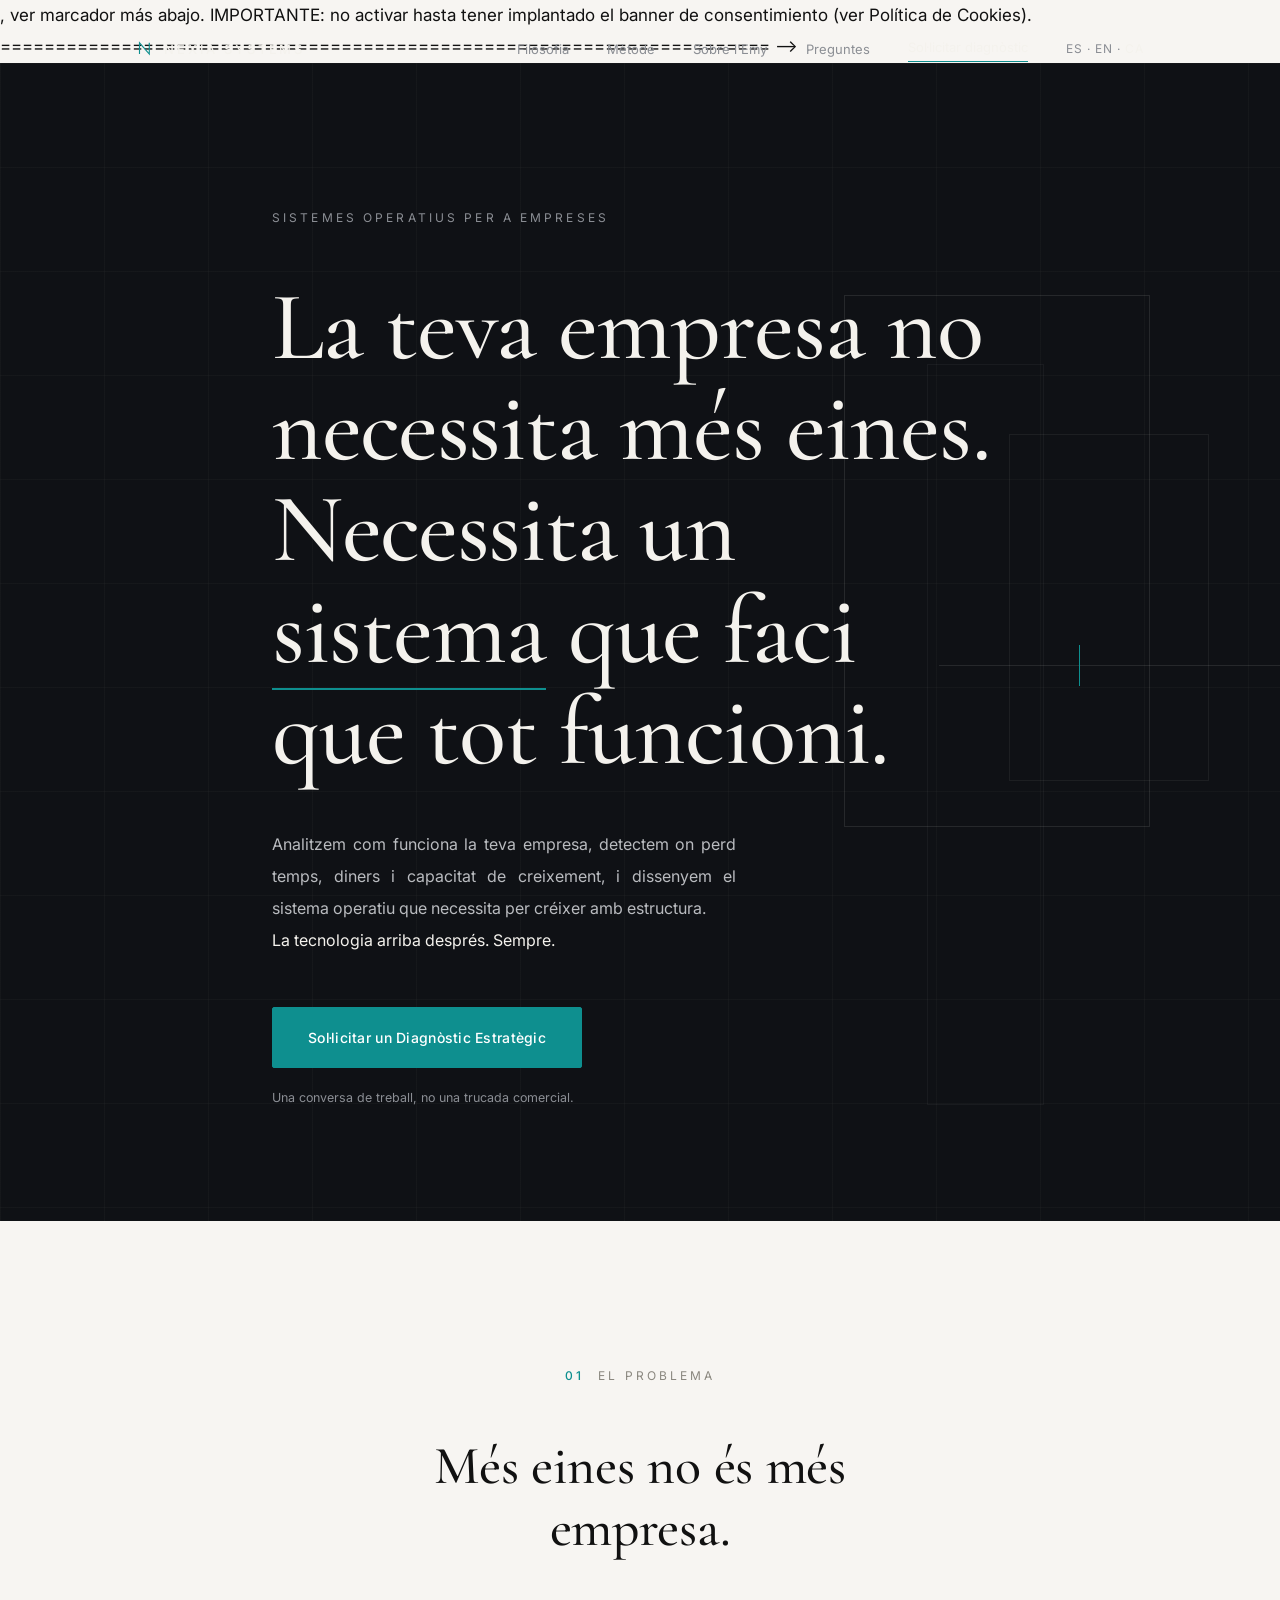
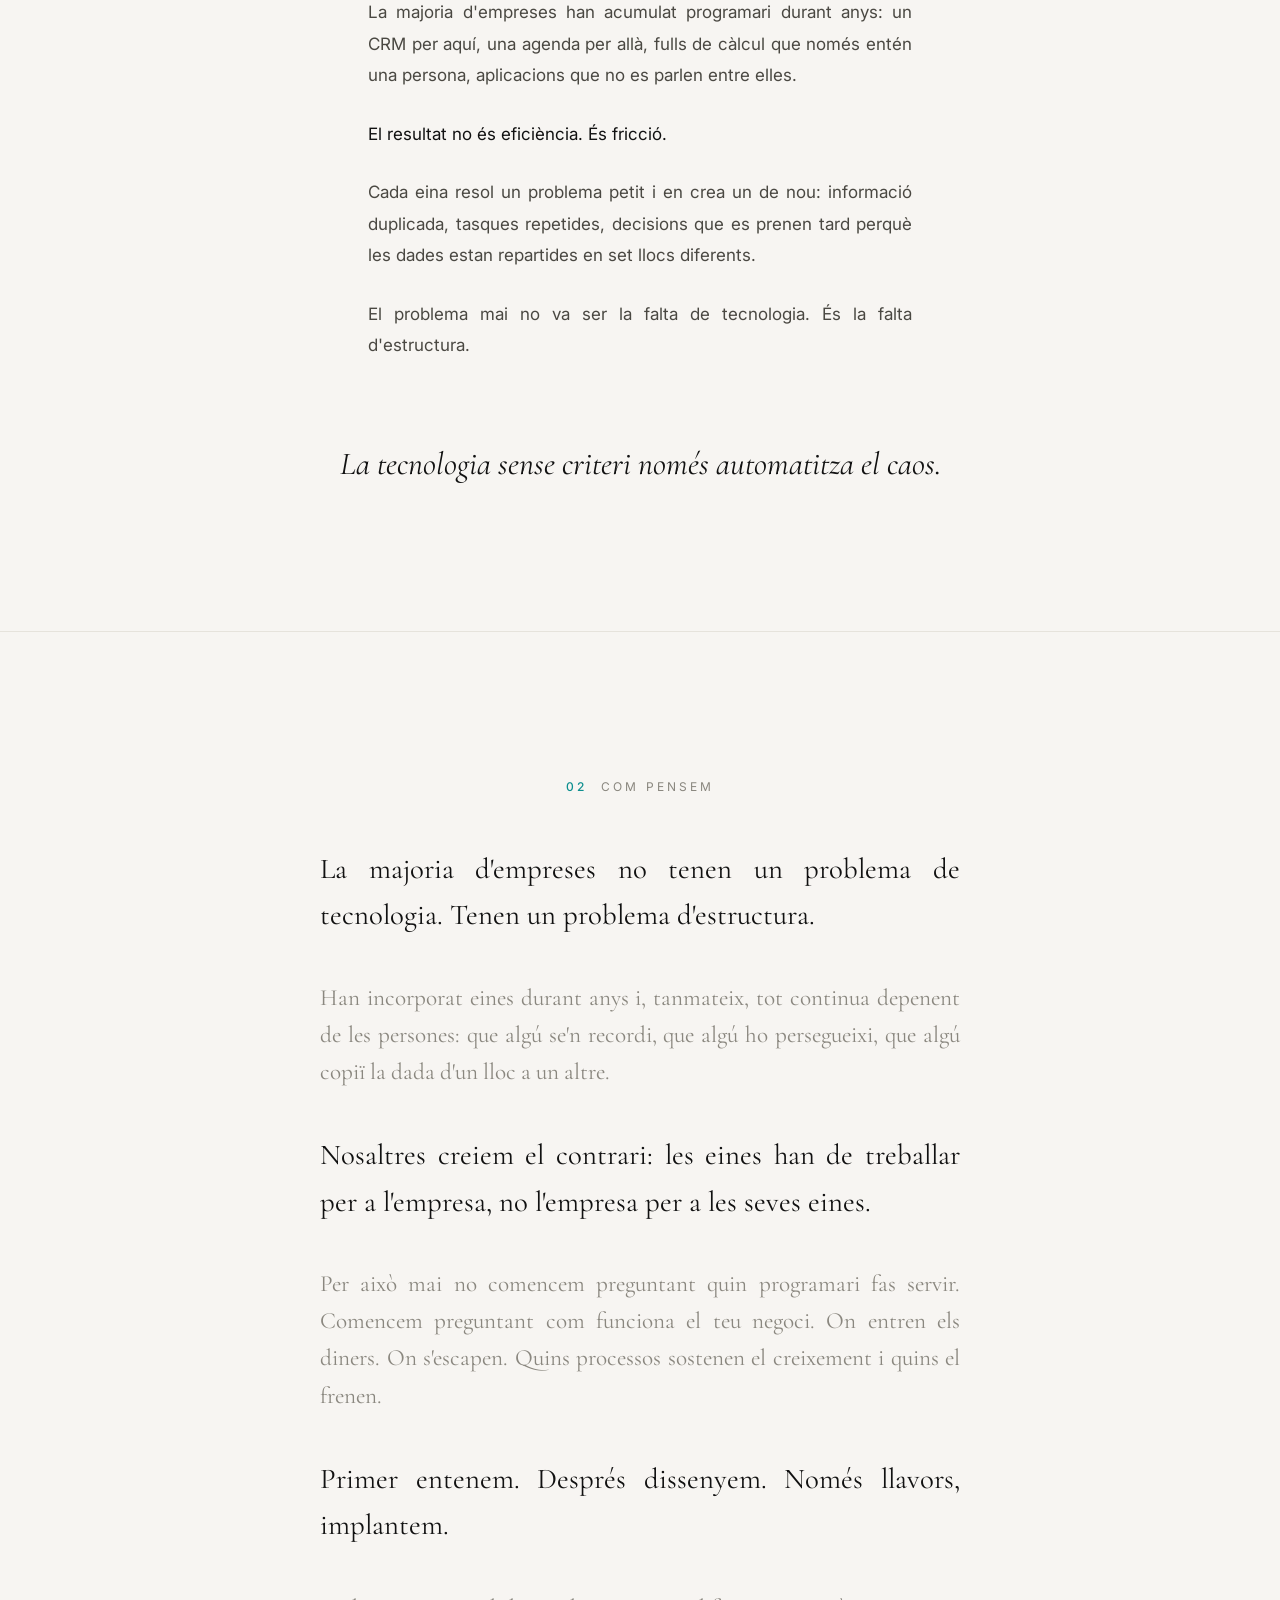
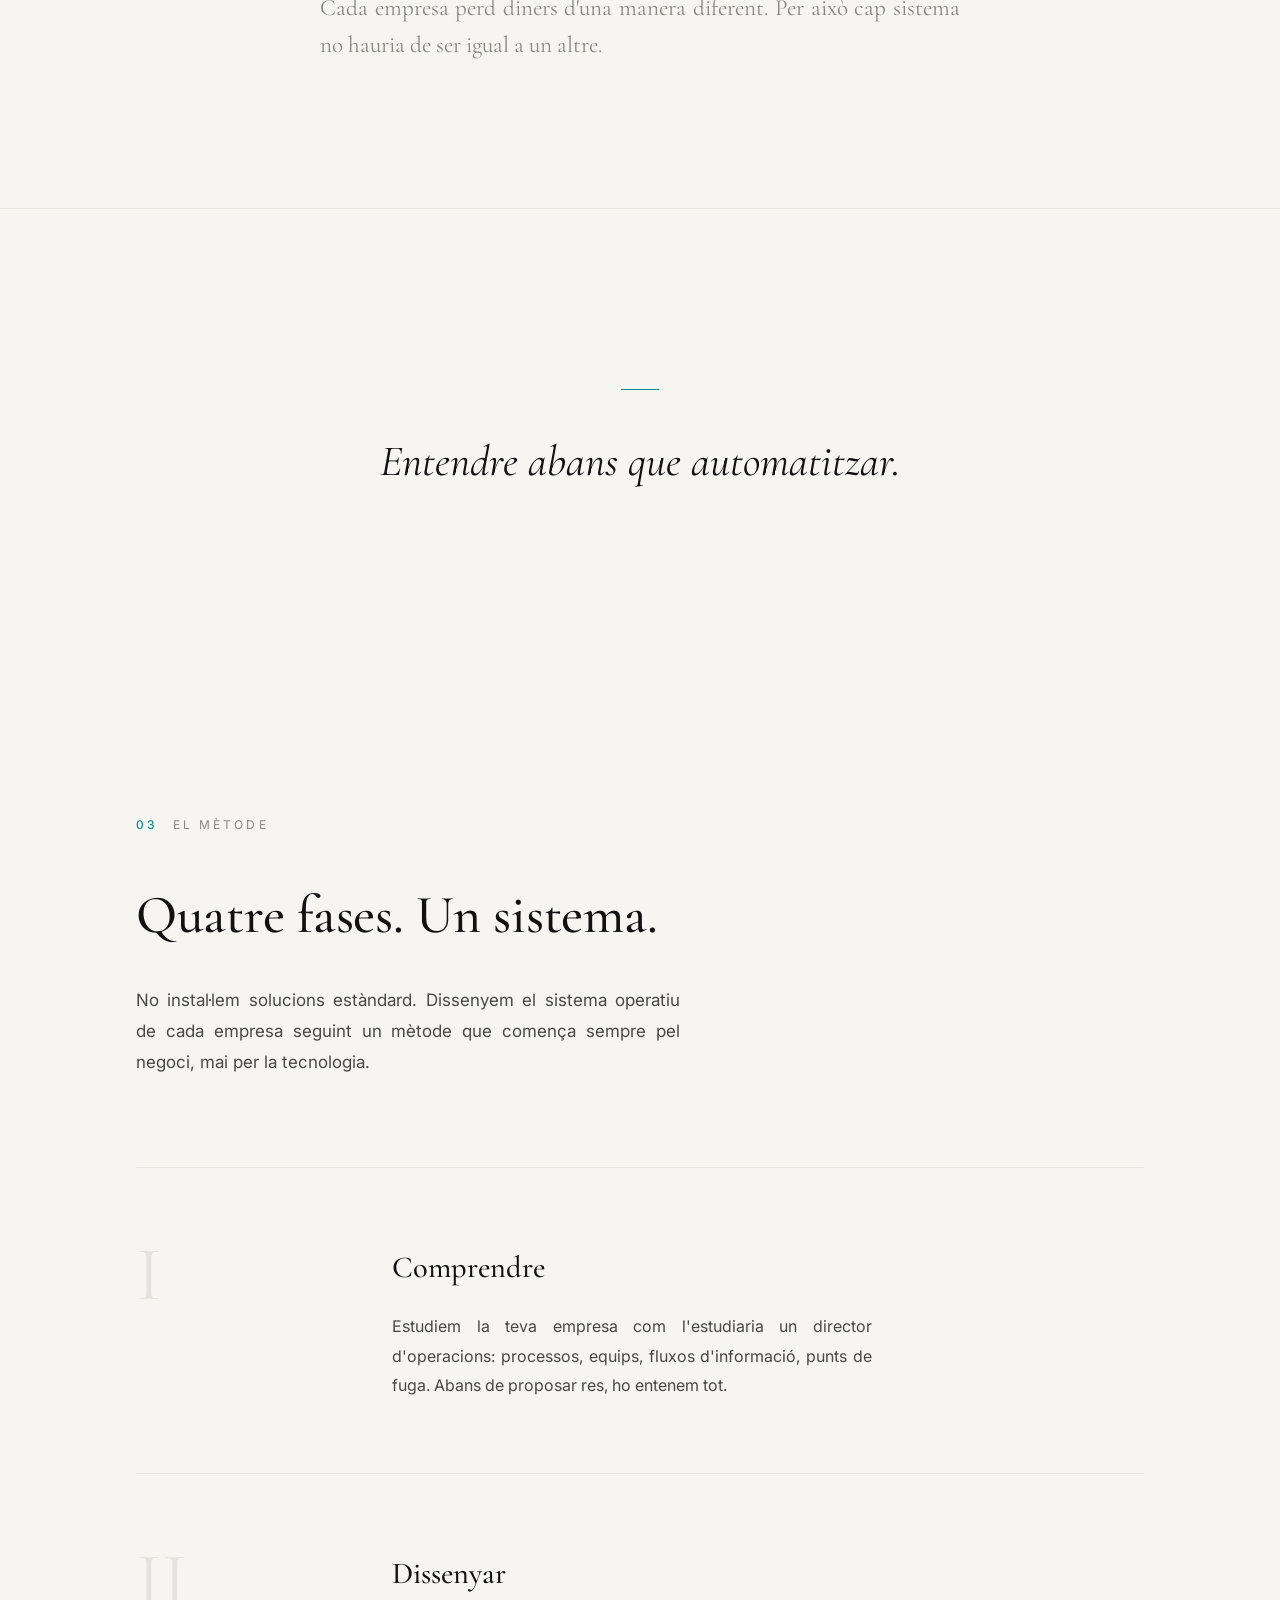
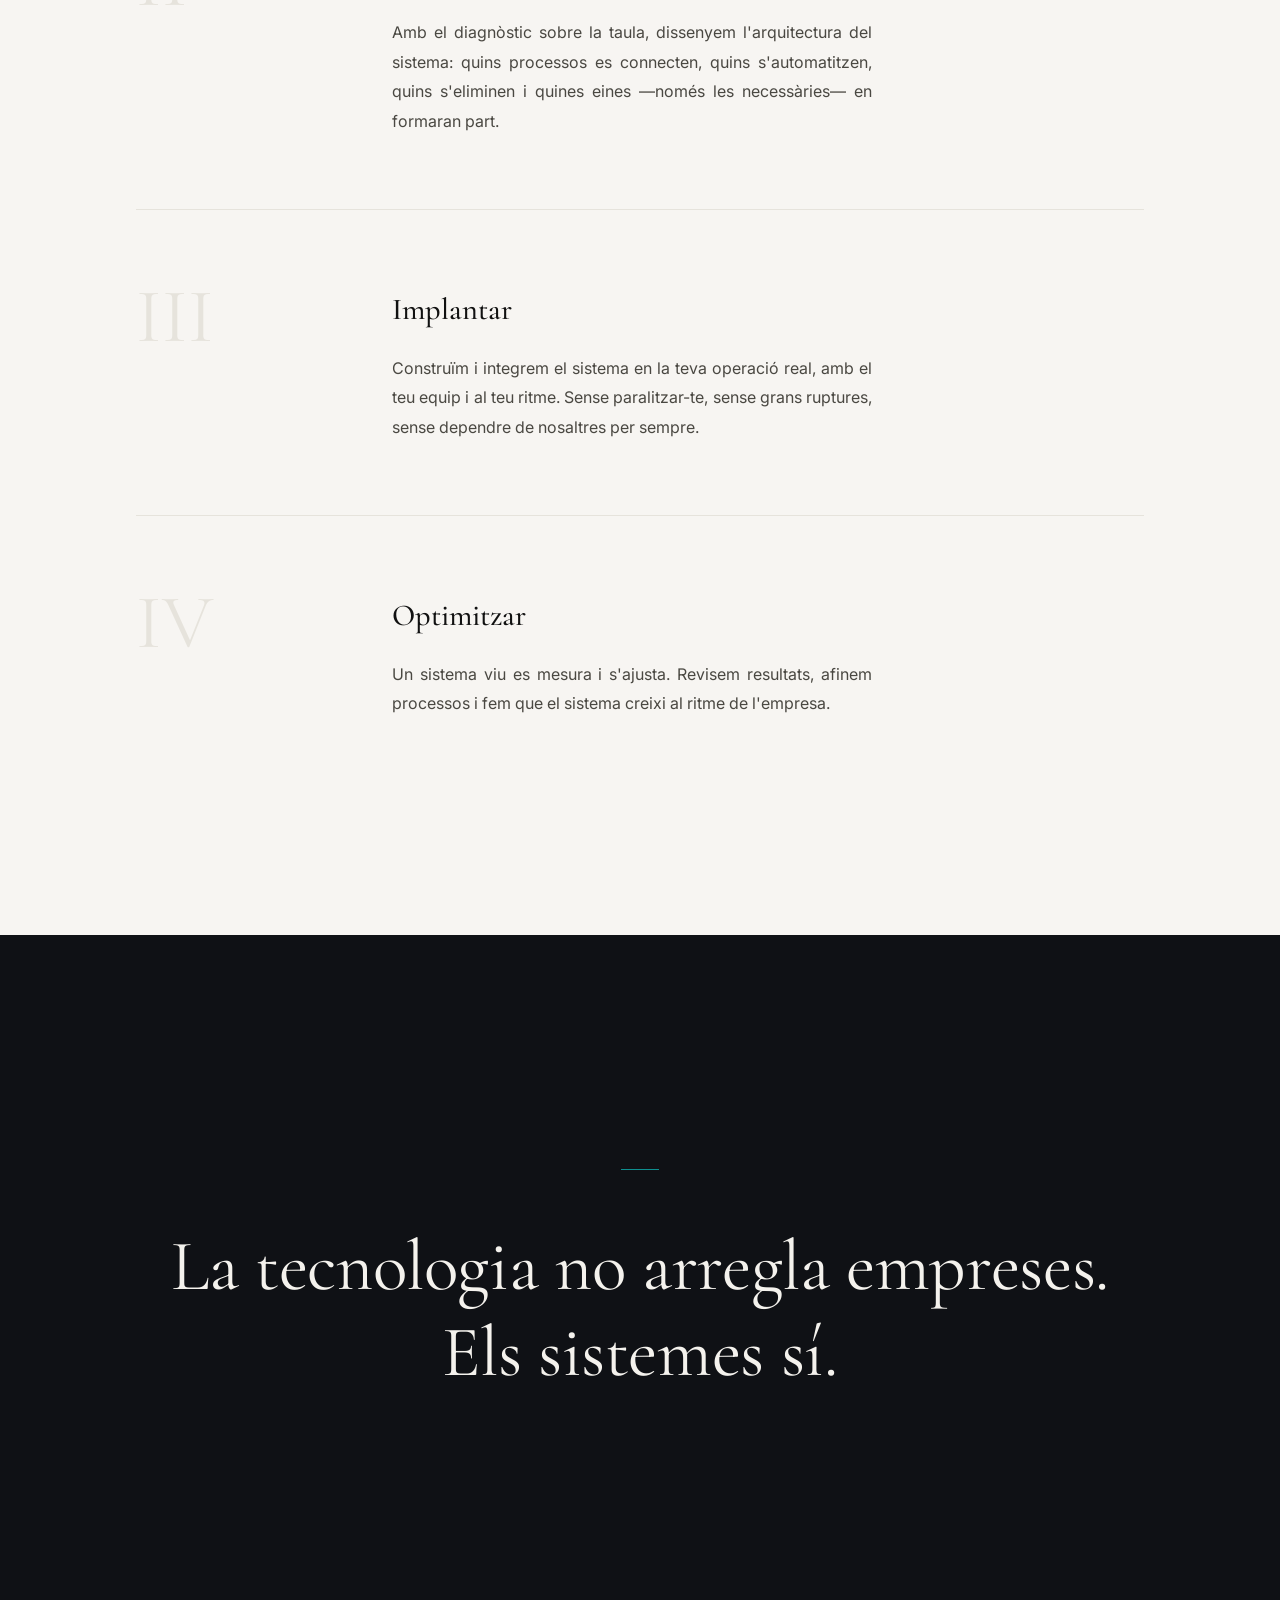
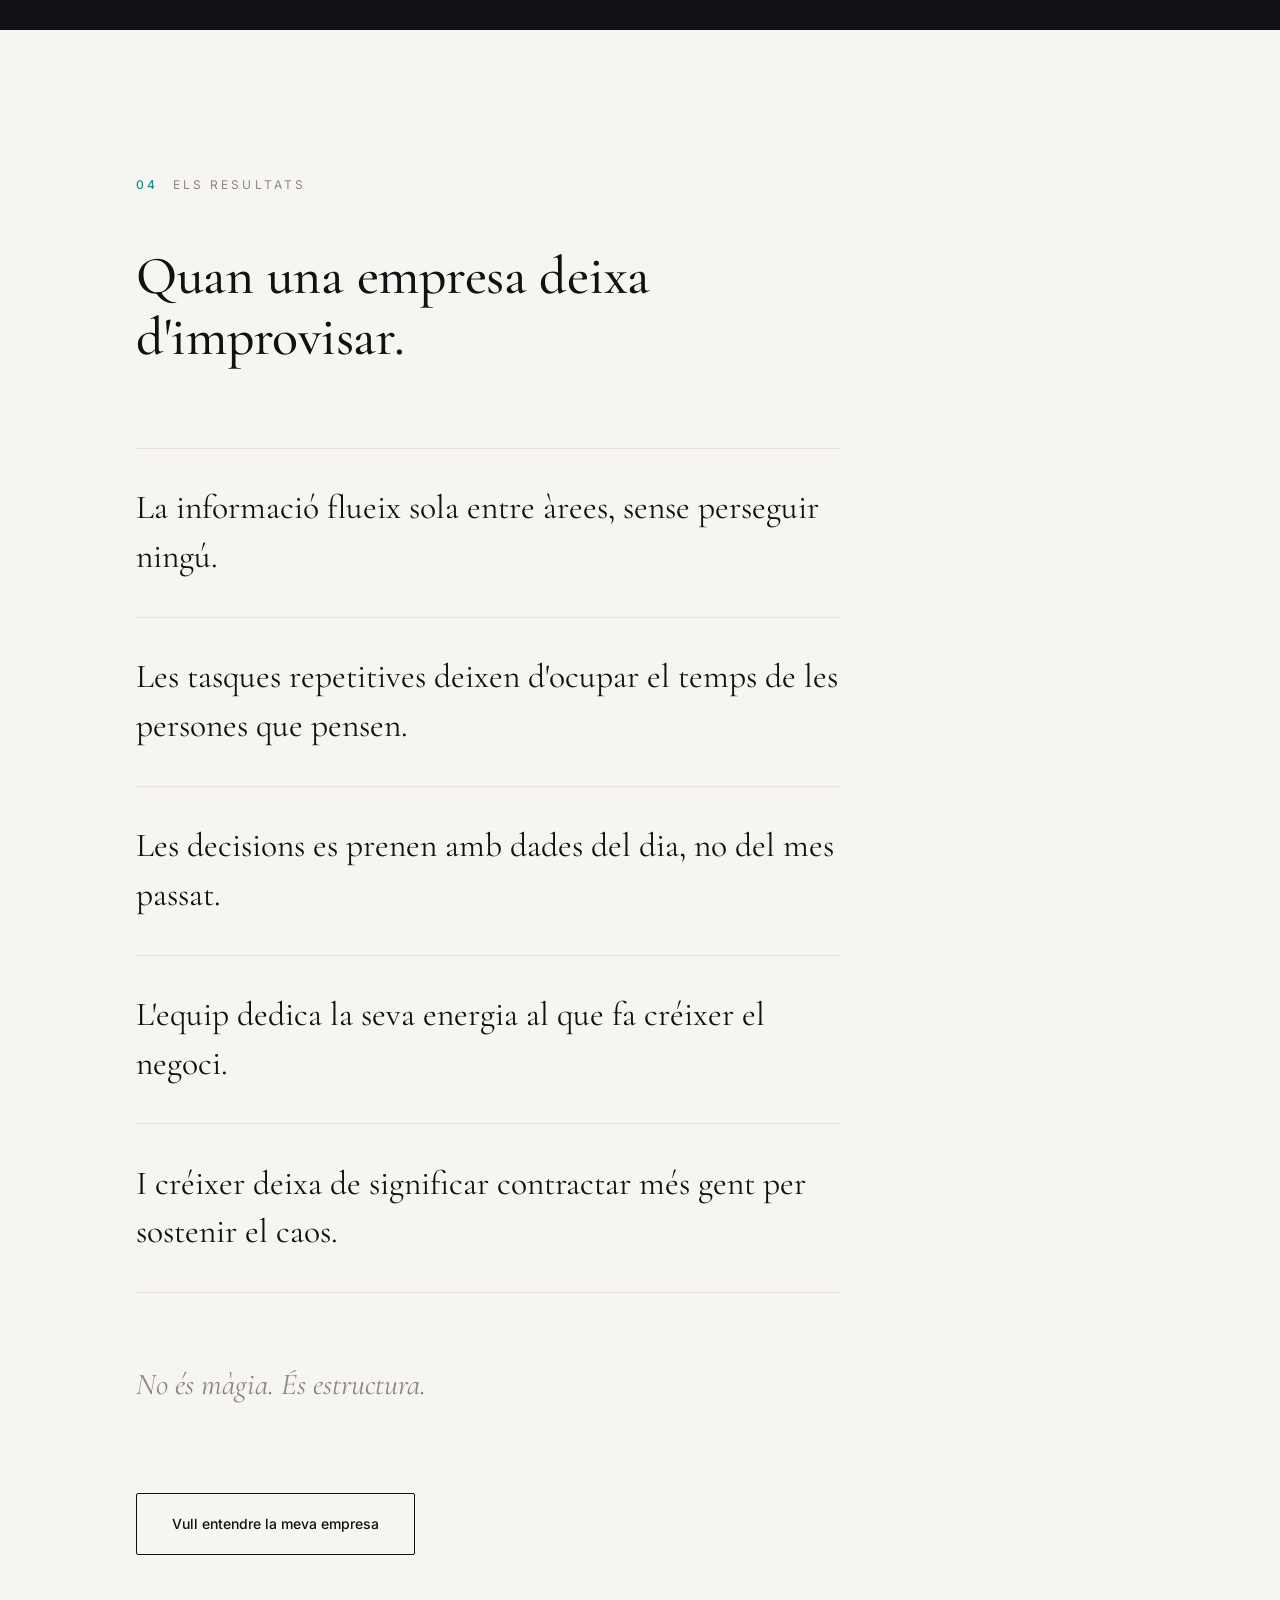
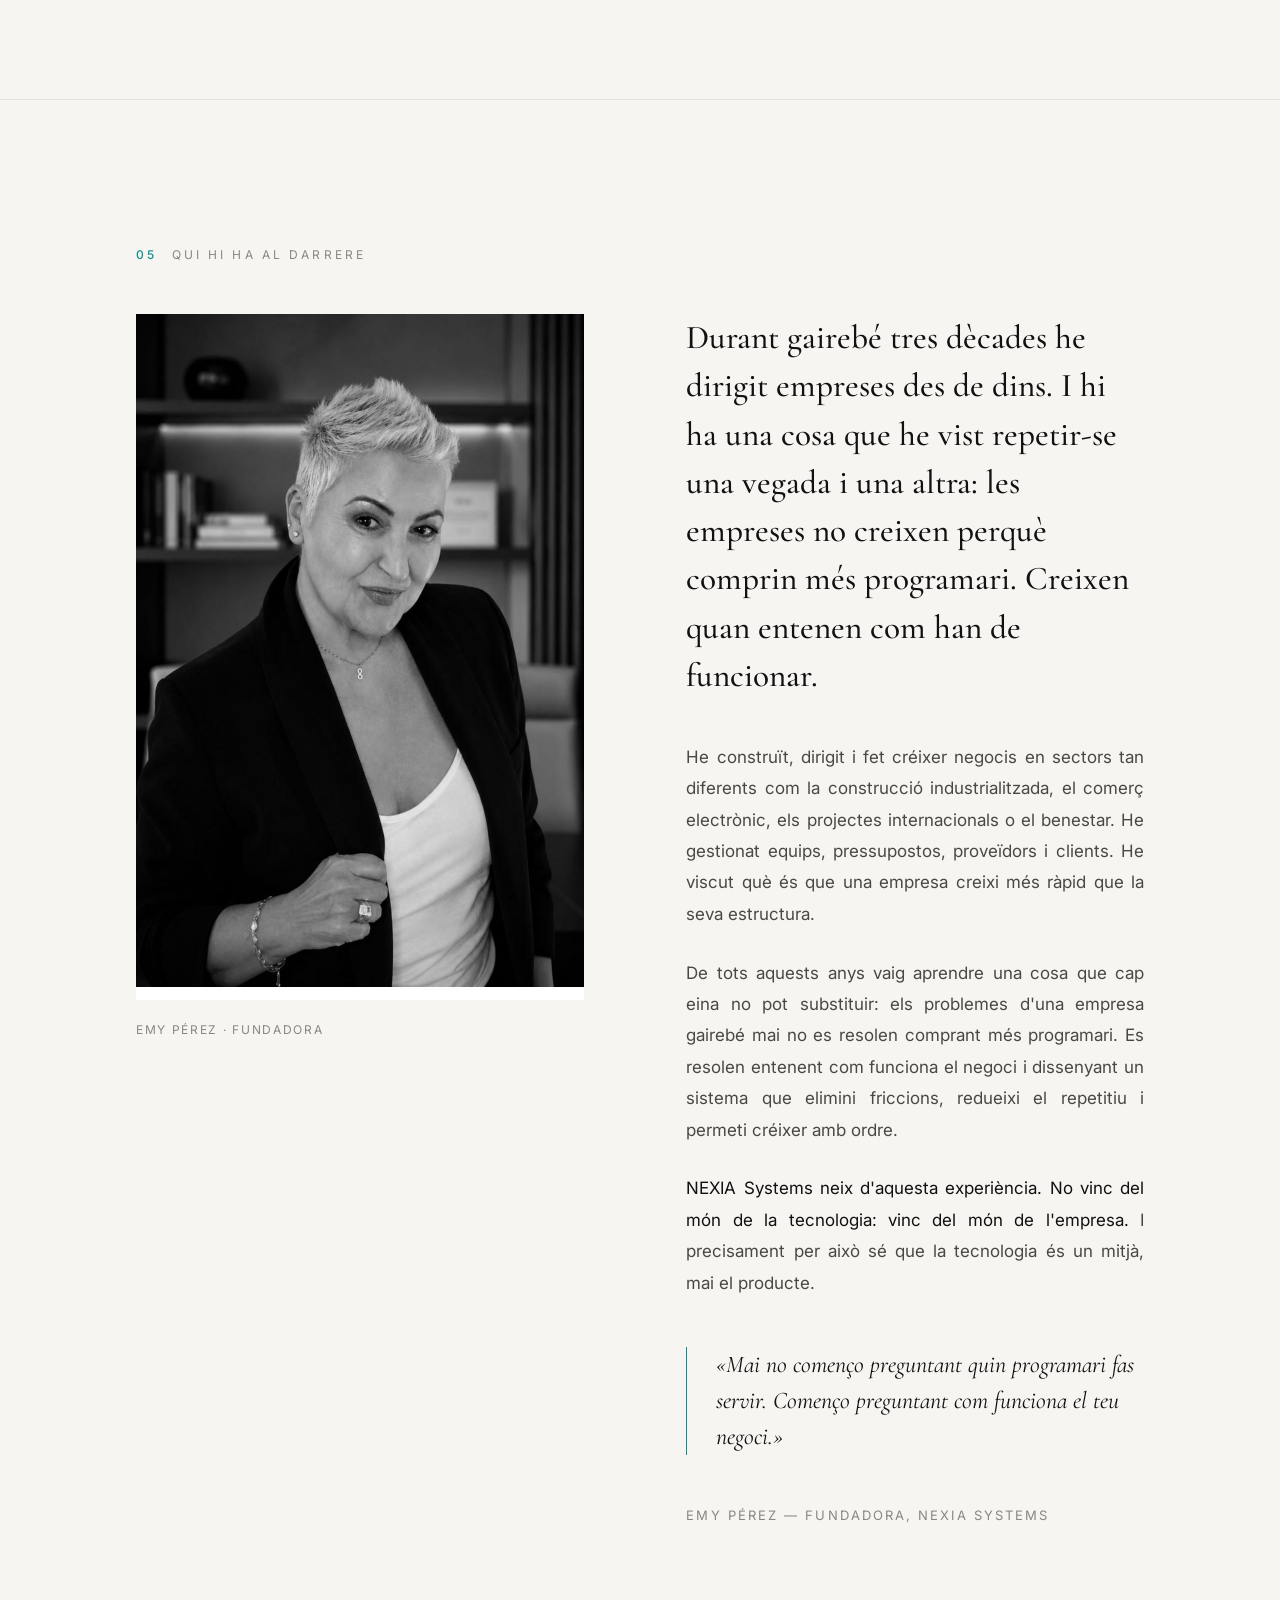
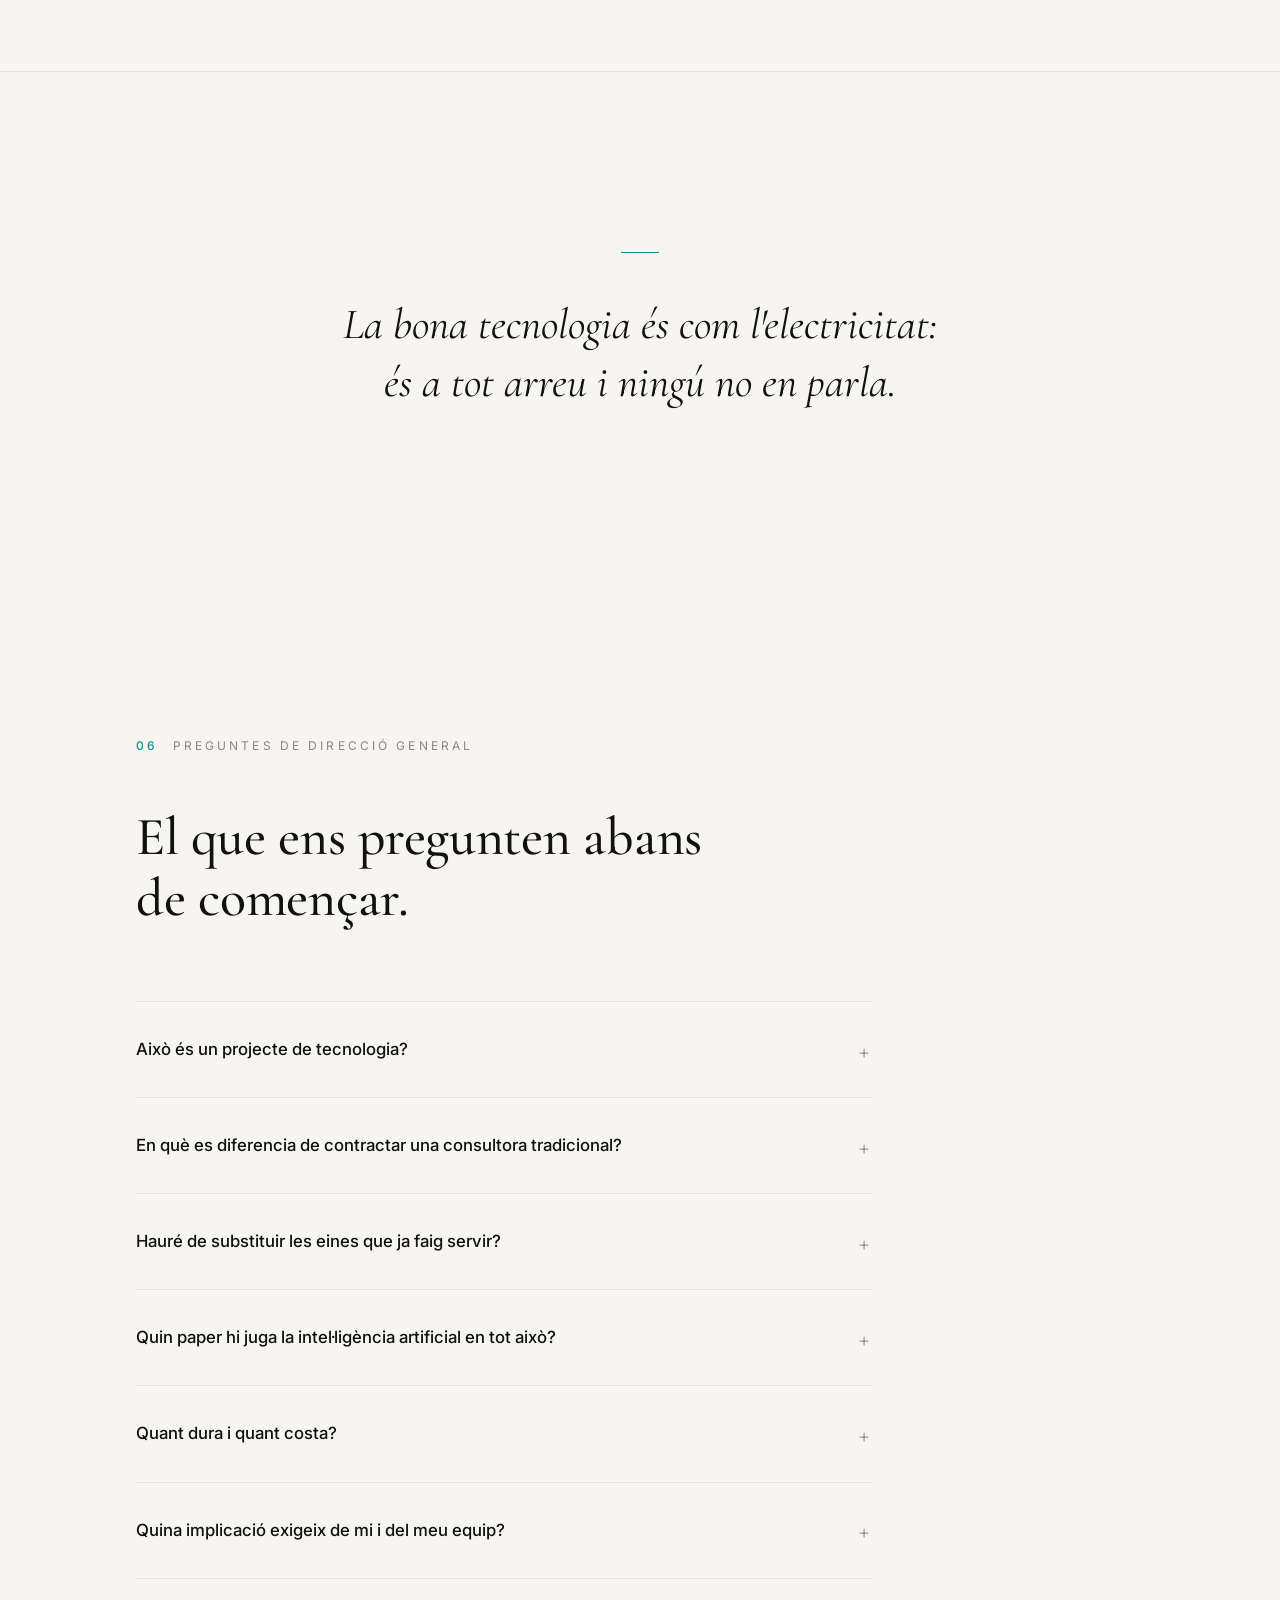
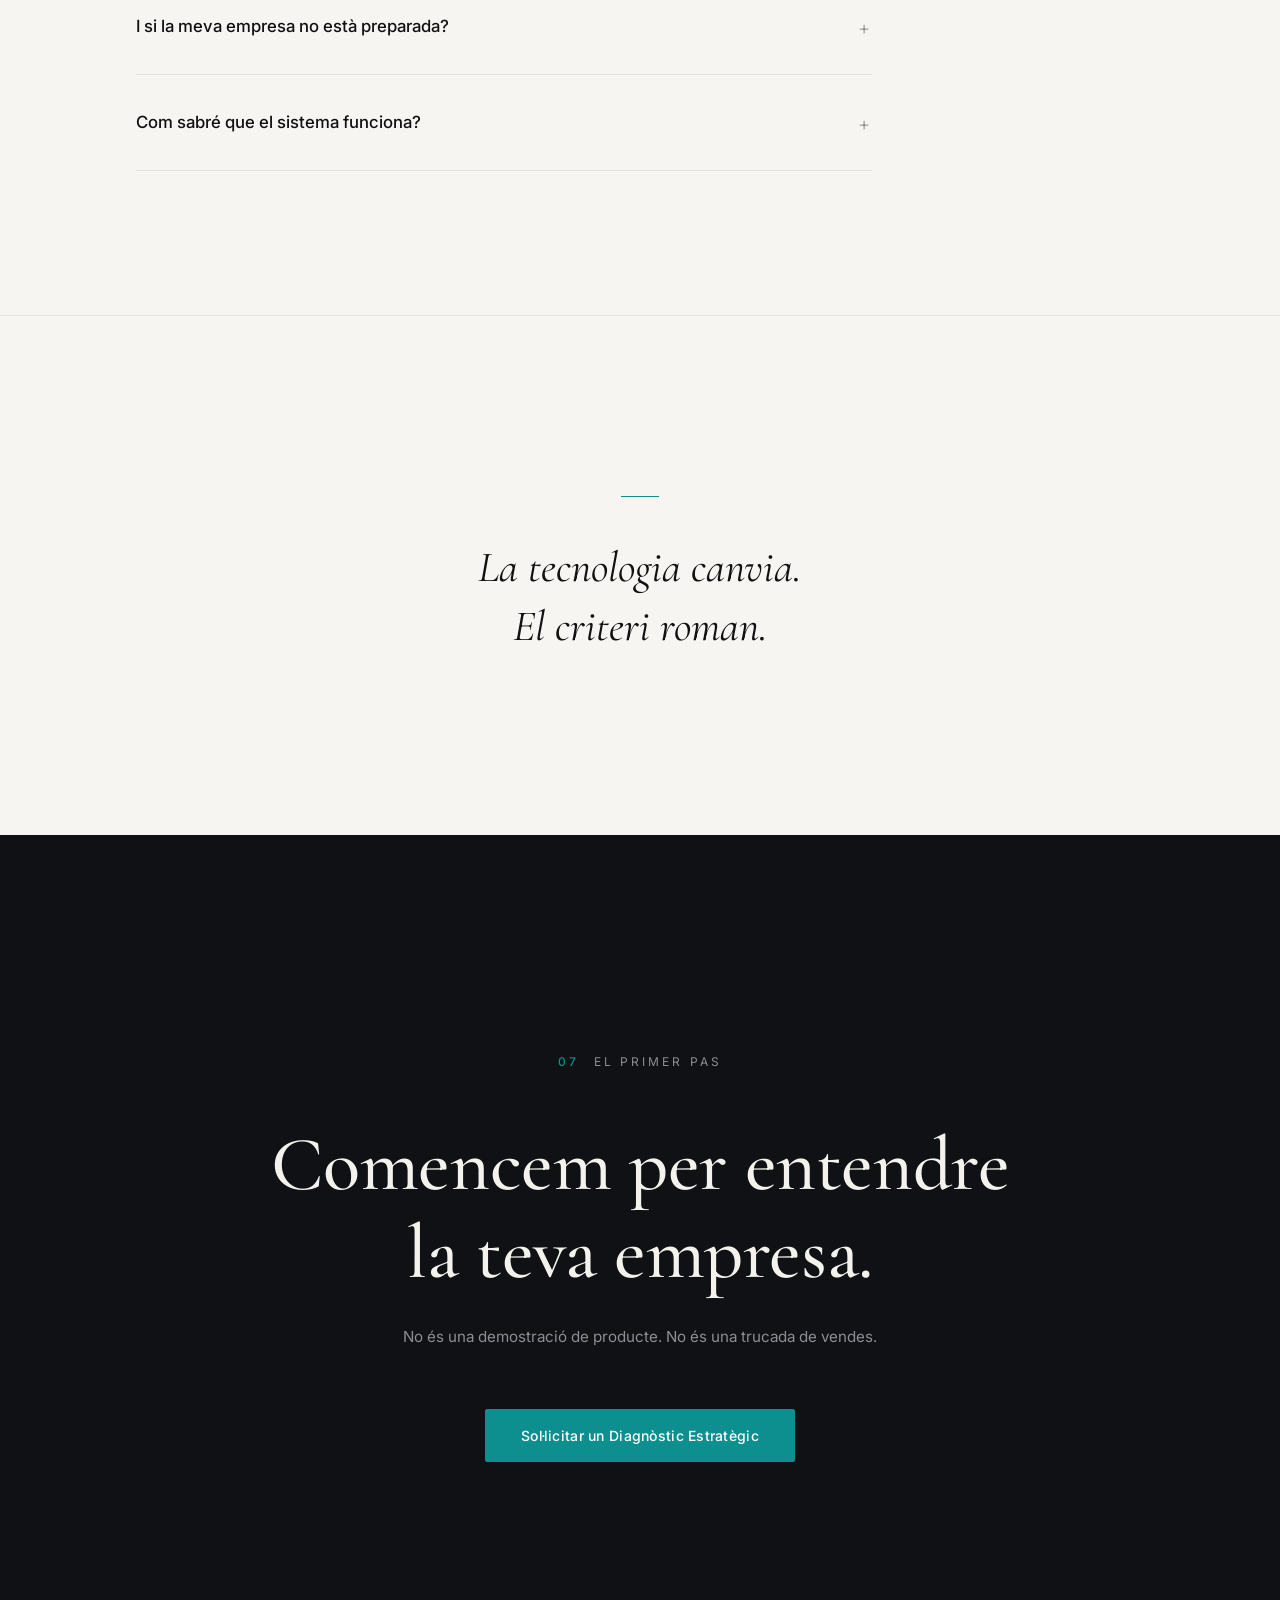
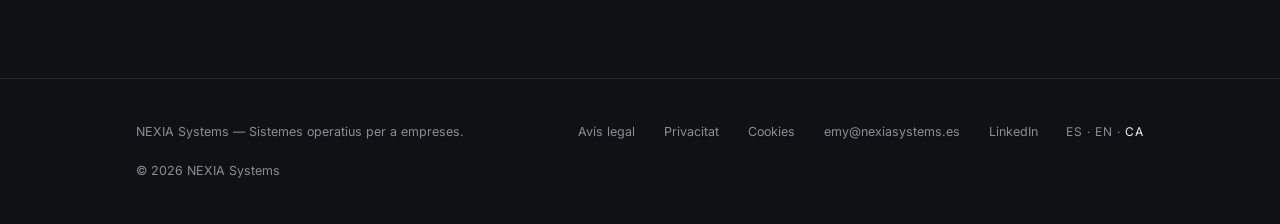
==== ca/index.html @ 975db450 "Actualización web Nexia" ====
<!DOCTYPE html>
<html lang="ca">
<head>
<meta charset="UTF-8">
<meta name="viewport" content="width=device-width, initial-scale=1.0">
<title>NEXIA Systems — Sistemes operatius per a empreses</title>
<meta name="description" content="La teva empresa no necessita més eines. Necessita un sistema que faci que tot funcioni. Analitzem com funciona la teva empresa i dissenyem el sistema operatiu que necessita per créixer amb estructura.">
<link rel="canonical" href="https://www.nexiasystems.es/ca/">
<link rel="alternate" hreflang="es" href="https://www.nexiasystems.es/">
<link rel="alternate" hreflang="en" href="https://www.nexiasystems.es/en/">
<link rel="alternate" hreflang="ca" href="https://www.nexiasystems.es/ca/">
<link rel="alternate" hreflang="x-default" href="https://www.nexiasystems.es/">
<meta property="og:type" content="website">
<meta property="og:locale" content="ca_ES">
<meta property="og:site_name" content="NEXIA Systems">
<meta property="og:title" content="NEXIA Systems — Sistemes operatius per a empreses">
<meta property="og:description" content="La teva empresa no necessita més eines. Necessita un sistema que faci que tot funcioni.">
<meta property="og:url" content="https://www.nexiasystems.es/ca/">
<meta property="og:image" content="https://www.nexiasystems.es/assets/emy.jpg">
<meta name="twitter:card" content="summary_large_image">
<meta name="theme-color" content="#0F1115">
<link rel="icon" href="data:image/svg+xml,%3Csvg xmlns='http://www.w3.org/2000/svg' viewBox='0 0 32 32'%3E%3Crect width='32' height='32' fill='%230F1115'/%3E%3Cpath d='M9 23V9l14 14V9' stroke='%230E8F8F' stroke-width='2.5' fill='none'/%3E%3C/svg%3E">
<link rel="preconnect" href="https://fonts.googleapis.com">
<link rel="preconnect" href="https://fonts.gstatic.com" crossorigin>
<link href="https://fonts.googleapis.com/css2?family=Cormorant+Garamond:ital,wght@0,400;0,500;1,400;1,500&family=Inter:wght@400;500&display=swap" rel="stylesheet">
<link rel="stylesheet" href="../css/styles.css">
<script type="application/ld+json">
{
  "@context": "https://schema.org",
  "@type": "ProfessionalService",
  "name": "NEXIA Systems",
  "slogan": "Sistemes operatius per a empreses",
  "description": "Estudiem com funciona una empresa, detectem on perd temps, diners i oportunitats, i dissenyem el sistema operatiu que necessita per créixer amb estructura.",
  "url": "https://www.nexiasystems.es/ca/",
  "founder": {
    "@type": "Person",
    "name": "Emy Pérez",
    "jobTitle": "Fundadora",
    "worksFor": { "@type": "Organization", "name": "NEXIA Systems" }
  },
  "areaServed": "ES",
  "knowsLanguage": ["es", "en", "ca"]
}
</script>

<!-- ======================================================================
     GOOGLE TAG MANAGER (parte 1 de 2)
     Pegar justo debajo de esta línea el snippet <script> de GTM
     (GTM → Administración → Instalar Google Tag Manager → código del <head>).
     La parte 2 (noscript) va al inicio del <body>

<!-- ======================================================================
     GOOGLE TAG MANAGER (parte 2 de 2)
     Pegar justo debajo de esta línea el snippet <noscript> de GTM.
====================================================================== -->, ver marcador más abajo.
     IMPORTANTE: no activar hasta tener implantado el banner de consentimiento
     (ver Política de Cookies).
====================================================================== -->

<!-- ======================================================================
     GOOGLE ANALYTICS 4
     Pegar justo debajo de esta línea el snippet gtag.js con tu Measurement ID
     (GA4 → Administración → Flujos de datos → Instrucciones de etiquetado).
     Solo necesario si NO se gestiona GA4 a través de GTM.
====================================================================== -->

<!-- ======================================================================
     MICROSOFT CLARITY
     Pegar justo debajo de esta línea el script de Clarity
     (Clarity → Settings → Setup → Install tracking code manually).
====================================================================== -->
</head>
<body>

<a class="skip-link" href="#problema">Salta al contingut</a>

<nav aria-label="Principal">
  <div class="wrap nav-in">
    <a class="logo" href="#top" aria-label="NEXIA Systems — inici"><svg class="logo-mark" viewBox="0 0 24 24" aria-hidden="true"><path d="M5 20V4l14 16V4" fill="none" stroke="currentColor" stroke-width="1.6"/></svg><span>NEXIA&nbsp;SYSTEMS</span></a>
    <div class="nav-links">
      <a href="#pensamos">Filosofia</a>
      <a href="#metodo">Mètode</a>
      <a href="#emy">Sobre l'Emy</a>
      <a href="#preguntas">Preguntes</a>
      <a class="nav-cta" href="#contacto">Sol·licitar diagnòstic</a>
      <span class="lang" role="group" aria-label="Selector d'idioma"><a href="../" lang="es" hreflang="es">ES</a> · <a href="../en/" lang="en" hreflang="en">EN</a> · <a href="./" lang="ca" aria-current="true">CA</a></span>
    </div>
  </div>
</nav>

<header class="hero" id="top">
  <div class="hero-geo" aria-hidden="true">
    <span class="g g1"></span>
    <span class="g g2"></span>
    <span class="g g3"></span>
    <span class="g-line"></span>
    <span class="g-mark"></span>
  </div>
  <div class="wrap">
    <div class="hero-in">
      <p class="kicker rv">Sistemes operatius per a empreses</p>
      <h1 class="rv">La teva empresa no necessita més eines.<br>Necessita un <em>sistema</em> que faci que tot funcioni.</h1>
      <p class="sub rv">Analitzem com funciona la teva empresa, detectem on perd temps, diners i capacitat de creixement, i dissenyem el sistema operatiu que necessita per créixer amb estructura.<br><strong>La tecnologia arriba després. Sempre.</strong></p>
      <div class="rv">
        <a class="btn" href="#contacto">Sol·licitar un Diagnòstic Estratègic</a>
        <p class="btn-note">Una conversa de treball, no una trucada comercial.</p>
      </div>
    </div>
  </div>
</header>

<main>

<section class="light" id="problema" aria-labelledby="h-problema">
  <div class="wrap">
    <p class="kicker k-light rv"><b>01</b>El problema</p>
    <h2 id="h-problema" class="rv">Més eines no és més empresa.</h2>
    <div class="prose rv">
      <p>La majoria d'empreses han acumulat programari durant anys: un CRM per aquí, una agenda per allà, fulls de càlcul que només entén una persona, aplicacions que no es parlen entre elles.</p>
      <p><strong>El resultat no és eficiència. És fricció.</strong></p>
      <p>Cada eina resol un problema petit i en crea un de nou: informació duplicada, tasques repetides, decisions que es prenen tard perquè les dades estan repartides en set llocs diferents.</p>
      <p>El problema mai no va ser la falta de tecnologia. És la falta d'estructura.</p>
    </div>
    <p class="aside-close rv">La tecnologia sense criteri només automatitza el caos.</p>
  </div>
</section>

<section class="light" id="pensamos" aria-labelledby="h-pensamos">
  <div class="wrap">
    <p class="kicker k-light rv"><b>02</b>Com pensem</p>
    <h2 id="h-pensamos" class="visually-hidden">Com pensem</h2>
    <div class="manifesto">
      <p class="rv">La majoria d'empreses no tenen un problema de tecnologia. Tenen un problema d'estructura.</p>
      <p class="mute rv">Han incorporat eines durant anys i, tanmateix, tot continua depenent de les persones: que algú se'n recordi, que algú ho persegueixi, que algú copiï la dada d'un lloc a un altre.</p>
      <p class="rv">Nosaltres creiem el contrari: les eines han de treballar per a l'empresa, no l'empresa per a les seves eines.</p>
      <p class="mute rv">Per això mai no comencem preguntant quin programari fas servir. Comencem preguntant com funciona el teu negoci. On entren els diners. On s'escapen. Quins processos sostenen el creixement i quins el frenen.</p>
      <p class="rv">Primer entenem. Després dissenyem. Només llavors, implantem.</p>
      <p class="mute rv">Cada empresa perd diners d'una manera diferent. Per això cap sistema no hauria de ser igual a un altre.</p>
    </div>
  </div>
</section>

<div class="breath" role="presentation">
  <div class="wrap rv">
    <div class="rule"></div>
    <p>Entendre abans que automatitzar.</p>
  </div>
</div>

<section class="light" id="metodo" aria-labelledby="h-metodo">
  <div class="wrap">
    <p class="kicker k-light rv"><b>03</b>El mètode</p>
    <h2 id="h-metodo" class="rv">Quatre fases. Un sistema.</h2>
    <div class="prose rv"><p>No instal·lem solucions estàndard. Dissenyem el sistema operatiu de cada empresa seguint un mètode que comença sempre pel negoci, mai per la tecnologia.</p></div>
    <div class="chapters">
      <article class="chapter rv">
        <div class="num" aria-hidden="true">I<i>I</i></div>
        <div><h3>Comprendre</h3><p class="body">Estudiem la teva empresa com l'estudiaria un director d'operacions: processos, equips, fluxos d'informació, punts de fuga. Abans de proposar res, ho entenem tot.</p></div>
      </article>
      <article class="chapter rv">
        <div class="num" aria-hidden="true">II<i>II</i></div>
        <div><h3>Dissenyar</h3><p class="body">Amb el diagnòstic sobre la taula, dissenyem l'arquitectura del sistema: quins processos es connecten, quins s'automatitzen, quins s'eliminen i quines eines —només les necessàries— en formaran part.</p></div>
      </article>
      <article class="chapter rv">
        <div class="num" aria-hidden="true">III<i>III</i></div>
        <div><h3>Implantar</h3><p class="body">Construïm i integrem el sistema en la teva operació real, amb el teu equip i al teu ritme. Sense paralitzar-te, sense grans ruptures, sense dependre de nosaltres per sempre.</p></div>
      </article>
      <article class="chapter rv">
        <div class="num" aria-hidden="true">IV<i>IV</i></div>
        <div><h3>Optimitzar</h3><p class="body">Un sistema viu es mesura i s'ajusta. Revisem resultats, afinem processos i fem que el sistema creixi al ritme de l'empresa.</p></div>
      </article>
    </div>
  </div>
</section>

<div class="breath breath-dark" role="presentation">
  <div class="wrap rv">
    <div class="rule"></div>
    <p>La tecnologia no arregla empreses.<br>Els sistemes sí.</p>
  </div>
</div>

<section class="light" id="resultados" aria-labelledby="h-resultados">
  <div class="wrap">
    <p class="kicker k-light rv"><b>04</b>Els resultats</p>
    <h2 id="h-resultados" class="rv">Quan una empresa deixa d'improvisar.</h2>
    <div class="results-list">
      <p class="rv">La informació flueix sola entre àrees, sense perseguir ningú.</p>
      <p class="rv">Les tasques repetitives deixen d'ocupar el temps de les persones que pensen.</p>
      <p class="rv">Les decisions es prenen amb dades del dia, no del mes passat.</p>
      <p class="rv">L'equip dedica la seva energia al que fa créixer el negoci.</p>
      <p class="rv">I créixer deixa de significar contractar més gent per sostenir el caos.</p>
    </div>
    <p class="results-close rv">No és màgia. És estructura.</p>
    <div class="mid-cta rv"><a class="btn-ghost" href="#contacto">Vull entendre la meva empresa</a></div>
  </div>
</section>

<section class="light" id="emy" aria-labelledby="h-emy">
  <div class="wrap">
    <p class="kicker k-light rv"><b>05</b>Qui hi ha al darrere</p>
    <h2 id="h-emy" class="visually-hidden">Sobre l'Emy Pérez</h2>
    <div class="emy">
      <figure class="emy-photo rv">
        <img src="../assets/emy.jpg" alt="Emy Pérez, fundadora de NEXIA Systems. Retrat editorial en blanc i negre." width="896" height="1372" loading="lazy">
        <figcaption>Emy Pérez · Fundadora</figcaption>
      </figure>
      <div>
        <p class="emy-idea rv">Durant gairebé tres dècades he dirigit empreses des de dins. I hi ha una cosa que he vist repetir-se una vegada i una altra: les empreses no creixen perquè comprin més programari. Creixen quan entenen com han de funcionar.</p>
        <div class="prose rv">
          <p>He construït, dirigit i fet créixer negocis en sectors tan diferents com la construcció industrialitzada, el comerç electrònic, els projectes internacionals o el benestar. He gestionat equips, pressupostos, proveïdors i clients. He viscut què és que una empresa creixi més ràpid que la seva estructura.</p>
          <p>De tots aquests anys vaig aprendre una cosa que cap eina no pot substituir: els problemes d'una empresa gairebé mai no es resolen comprant més programari. Es resolen entenent com funciona el negoci i dissenyant un sistema que elimini friccions, redueixi el repetitiu i permeti créixer amb ordre.</p>
          <p><strong>NEXIA Systems neix d'aquesta experiència. No vinc del món de la tecnologia: vinc del món de l'empresa.</strong> I precisament per això sé que la tecnologia és un mitjà, mai el producte.</p>
        </div>
        <blockquote class="pull rv">«Mai no començo preguntant quin programari fas servir. Començo preguntant com funciona el teu negoci.»</blockquote>
        <p class="sign rv">Emy Pérez — Fundadora, NEXIA Systems</p>
      </div>
    </div>
  </div>
</section>

<div class="breath" role="presentation">
  <div class="wrap rv">
    <div class="rule"></div>
    <p>La bona tecnologia és com l'electricitat:<br>és a tot arreu i ningú no en parla.</p>
  </div>
</div>

<section class="light" id="preguntas" aria-labelledby="h-faq">
  <div class="wrap">
    <p class="kicker k-light rv"><b>06</b>Preguntes de direcció general</p>
    <h2 id="h-faq" class="rv">El que ens pregunten abans de començar.</h2>
    <div class="faq rv">
      <details><summary>Això és un projecte de tecnologia?</summary><p class="ans">No. És un projecte d'operació. La tecnologia és una conseqüència del disseny, no el punt de partida. De fet, alguns diagnòstics conclouen que el problema principal no es resol amb programari, sinó reorganitzant un procés.</p></details>
      <details><summary>En què es diferencia de contractar una consultora tradicional?</summary><p class="ans">Una consultora tradicional lliura un informe i marxa. Nosaltres dissenyem el sistema i l'implantem dins de la teva operació real, amb el teu equip. No venem recomanacions: construïm estructures que funcionen quan nosaltres ja no hi som.</p></details>
      <details><summary>Hauré de substituir les eines que ja faig servir?</summary><p class="ans">No necessàriament. L'objectiu no és canviar eines, sinó connectar-les sota una mateixa lògica. El que funciona es conserva. El que duplica feina s'elimina. Només s'incorpora una cosa nova quan el sistema ho necessita.</p></details>
      <details><summary>Quin paper hi juga la intel·ligència artificial en tot això?</summary><p class="ans">El mateix que l'electricitat: hi és present, fa possible el sistema i ningú no hi ha de pensar. Fem servir IA quan aporta valor real a un procés, no perquè estigui de moda. Si algú et ven intel·ligència artificial com a producte, t'està venent l'eina, no la solució.</p></details>
      <details><summary>Quant dura i quant costa?</summary><p class="ans">Cada empresa perd diners d'una manera diferent, i per això cada sistema té un abast diferent. El Diagnòstic Estratègic existeix precisament per a això: dimensionar el sistema que la teva empresa necessita abans de parlar de terminis i inversió. No donem xifres sense haver entès el negoci. Seria mentir-te.</p></details>
      <details><summary>Quina implicació exigeix de mi i del meu equip?</summary><p class="ans">Del director general, honestedat i unes hores al principi: ningú no coneix el negoci millor que qui el dirigeix. De l'equip, col·laboració durant el diagnòstic. Després, el sistema està dissenyat per retornar temps, no per consumir-ne.</p></details>
      <details><summary>I si la meva empresa no està preparada?</summary><p class="ans">T'ho direm. El diagnòstic pot concloure que encara no és el moment, o que el problema és un altre. Preferim dir que no abans que implantar un sistema condemnat a fracassar. La nostra reputació val més que un projecte.</p></details>
      <details><summary>Com sabré que el sistema funciona?</summary><p class="ans">Perquè ho definirem junts abans de construir res. Cada sistema es dissenya amb indicadors concrets: temps recuperat, processos connectats, oportunitats que deixen de perdre's. Si no es pot mesurar, no ho proposem.</p></details>
    </div>
  </div>
</section>

<div class="breath" role="presentation">
  <div class="wrap rv">
    <div class="rule"></div>
    <p>La tecnologia canvia.<br>El criteri roman.</p>
  </div>
</div>

<section class="cover" id="contacto" aria-labelledby="h-contacto">
  <div class="wrap">
    <p class="kicker rv"><b>07</b>El primer pas</p>
    <h2 id="h-contacto" class="rv">Comencem per entendre<br>la teva empresa.</h2>
    <p class="lead rv">No és una demostració de producte. No és una trucada de vendes.</p>
    <div class="rv"><button class="btn" id="openForm" type="button">Sol·licitar un Diagnòstic Estratègic</button></div>
    <div class="form-shell" id="formShell">
      <form id="diagForm" novalidate>
        <div class="f-field"><label for="f1">Nom</label><input id="f1" name="full_name" type="text" autocomplete="name" required aria-required="true"></div>
        <div class="f-field"><label for="f2">Empresa</label><input id="f2" name="company_name" type="text" autocomplete="organization" required aria-required="true"></div>
        <div class="f-field"><label for="f3">Correu electrònic</label><input id="f3" name="email" type="email" autocomplete="email" required aria-required="true"></div>
        <div class="f-field"><label for="f4">Telèfon</label><input id="f4" name="phone" type="tel" autocomplete="tel" inputmode="tel" required aria-required="true"></div>
        <div class="f-field"><label for="f5">Facturació anual <span class="opt">(opcional)</span></label>
          <select id="f5" name="annual_revenue">
            <option value="" selected>Prefereixo no indicar-ho</option>
            <option>Menys de 500.000 €</option>
            <option>500.000 € – 1 M€</option>
            <option>1 M€ – 3 M€</option>
            <option>3 M€ – 10 M€</option>
            <option>Més de 10 M€</option>
          </select></div>
        <div class="f-field"><label for="f6">Missatge</label><textarea id="f6" name="message" rows="4" required aria-required="true" placeholder="Quina és la principal fricció de la teva operació avui?"></textarea></div>
        <div class="hp" aria-hidden="true"><label for="f7">No ompliu aquest camp</label><input id="f7" name="website" type="text" tabindex="-1" autocomplete="off"></div>
        <p class="form-error" id="formError" role="alert" hidden>Revisa els camps marcats: falten dades o el correu no és vàlid.</p>
        <button class="btn" type="submit">Sol·licitar un Diagnòstic Estratègic</button>
        <p class="form-note">Resposta en menys de 48 hores laborables. Sense seqüències automàtiques de venda. Una persona llegirà el teu missatge.</p>
      </form>
      <p class="form-ok" id="formOk" role="status" aria-live="polite">Rebut. Et respondrem personalment en menys de 48 hores laborables.</p>
    </div>
  </div>
</section>

</main>

<a class="dock" id="dock" href="#contacto" hidden>Sol·licitar diagnòstic</a>

<footer>
  <div class="wrap foot">
    <span>NEXIA Systems — Sistemes operatius per a empreses.</span>
    <div class="fl">
      <a href="../aviso-legal.html">Avís legal</a>
      <a href="../privacidad.html">Privacitat</a>
      <a href="../cookies.html">Cookies</a>
      <a href="mailto:emy@nexiasystems.es">emy@nexiasystems.es</a>
      <a href="https://www.linkedin.com/in/emypereznexia/" rel="noopener">LinkedIn</a>
      <span class="lang"><a href="../" lang="es" hreflang="es">ES</a> · <a href="../en/" lang="en" hreflang="en">EN</a> · <a href="./" lang="ca" aria-current="true">CA</a></span>
    </div>
    <span>© 2026 NEXIA Systems</span>
  </div>
</footer>

<script src="../js/main.js" defer></script>
<!-- GHL WIDGET -->
<!-- ======================================================================
     Pegar justo debajo de esta línea el script del widget oficial de
     GoHighLevel (chat). Se cargará en toda la página sin tocar nada más.
     El envío del formulario es independiente: se conecta pegando la URL
     del webhook en js/main.js (constante GHL_ENDPOINT).
====================================================================== -->
<!-- /GHL WIDGET -->

</body>
</html>
---- css/styles.css ----
/* ==========================================================================
   NEXIA Systems — Hoja de estilos v1.0
   Paleta: marfil #F7F5F2 · antracita #0F1115 · texto #111111 · acento #0E8F8F
   Tipografía: Cormorant Garamond (titulares) · Inter (texto)
   ========================================================================== */

:root{
  --ink:#111111;
  --ink-soft:#4a4842;
  --ink-mute:#8a877f;
  --paper:#F7F5F2;
  --paper-line:#E6E3DC;
  --night:#0F1115;
  --night-line:#23262c;
  --night-text:#F4F2ED;
  --night-soft:#b9bbbf;
  --night-mute:#8b8e94;
  --accent:#0E8F8F;
  --serif:'Cormorant Garamond',Georgia,serif;
  --sans:'Inter',-apple-system,BlinkMacSystemFont,sans-serif;
  --measure:34rem;
}

*{margin:0;padding:0;box-sizing:border-box}
html{scroll-behavior:smooth}
body{
  font-family:var(--sans);
  font-size:1.0625rem;
  line-height:1.85;
  color:var(--ink);
  background:var(--paper);
  -webkit-font-smoothing:antialiased;
  font-weight:400;
}
::selection{background:var(--accent);color:#fff}
img{display:block;max-width:100%;height:auto}
a{color:inherit;text-decoration:none}
.wrap{max-width:72rem;margin:0 auto;padding:0 clamp(1.5rem,6vw,4.5rem)}
.visually-hidden{position:absolute;width:1px;height:1px;overflow:hidden;clip:rect(0 0 0 0);white-space:nowrap}

/* --------------------------------------------------------------------------
   Aparición al hacer scroll (fade + elevación sutil)
   -------------------------------------------------------------------------- */
.rv{opacity:0;transform:translateY(14px);transition:opacity .8s ease,transform .8s ease}
.rv.on{opacity:1;transform:none}
@media (prefers-reduced-motion: reduce){
  html{scroll-behavior:auto}
  .rv{opacity:1;transform:none;transition:none}
  .hero-geo .g{animation:none !important}
}

/* --------------------------------------------------------------------------
   Navegación
   -------------------------------------------------------------------------- */
nav{position:absolute;top:0;left:0;right:0;z-index:10}
.nav-in{display:flex;align-items:center;justify-content:space-between;padding-top:2.2rem}
.logo{font-size:.8125rem;letter-spacing:.22em;color:var(--night-text);font-weight:500}
.nav-links{display:flex;align-items:center;gap:2.4rem;font-size:.8125rem;color:var(--night-mute)}
.nav-links a{transition:color .25s}
.nav-links a:hover,.nav-links a:focus-visible{color:var(--night-text)}
.nav-cta{color:var(--night-text) !important;border-bottom:1px solid var(--accent);padding-bottom:2px}
.lang{font-size:.75rem;letter-spacing:.08em;color:var(--night-mute)}
.lang span{opacity:.45}
@media (max-width:900px){.nav-links a:not(.nav-cta){display:none}}

/* --------------------------------------------------------------------------
   Hero — sin fotografía. Geometría arquitectónica abstracta.
   Trama fina de plano técnico + volúmenes a línea. Todo a muy baja opacidad.
   -------------------------------------------------------------------------- */
.hero{
  position:relative;
  background:var(--night);
  background-image:
    linear-gradient(rgba(244,242,237,.028) 1px, transparent 1px),
    linear-gradient(90deg, rgba(244,242,237,.028) 1px, transparent 1px);
  background-size:104px 104px;
  color:var(--night-text);
  min-height:100vh;
  display:flex;
  align-items:center;
  overflow:hidden;
}
.hero-geo{position:absolute;top:0;right:0;bottom:0;width:46%;pointer-events:none}
.hero-geo .g{
  position:absolute;
  border:1px solid rgba(244,242,237,.10);
  animation:drift 16s ease-in-out infinite;
}
.hero-geo .g1{width:52%;height:46%;top:20%;right:22%}
.hero-geo .g2{width:34%;height:30%;top:32%;right:12%;border-color:rgba(244,242,237,.06);animation-delay:-5s;animation-duration:20s}
.hero-geo .g3{width:20%;height:64%;top:26%;right:40%;border-color:rgba(244,242,237,.045);animation-delay:-9s;animation-duration:24s}
.hero-geo .g-line{position:absolute;top:52%;right:0;width:58%;height:1px;background:rgba(244,242,237,.10)}
.hero-geo .g-mark{position:absolute;top:calc(52% - 20px);right:34%;width:1px;height:41px;background:var(--accent)}
@keyframes drift{
  0%,100%{transform:translateY(0)}
  50%{transform:translateY(-9px)}
}
.hero-in{position:relative;z-index:2;padding:9rem 0 7rem;max-width:46rem}
@media (max-width:900px){
  .hero{min-height:92vh}
  .hero-geo{width:100%;opacity:.6}
  .hero-in{padding:8rem 0 5rem}
}

.kicker{font-size:.75rem;letter-spacing:.26em;color:var(--night-mute);text-transform:uppercase;margin-bottom:3rem}
.kicker.k-light{color:var(--ink-mute)}
.kicker b{color:var(--accent);font-weight:500;margin-right:.9rem}

.hero h1{
  font-family:var(--serif);
  font-weight:500;
  font-size:clamp(3rem,7.6vw,6.9rem);
  line-height:1.04;
  letter-spacing:-.01em;
  margin-bottom:2.8rem;
}
.hero h1 em{font-style:normal;box-shadow:inset 0 -2px 0 var(--accent)}
.hero p.sub{font-size:1rem;line-height:2;color:var(--night-soft);max-width:29rem;margin-bottom:3.2rem}
.hero p.sub strong{color:var(--night-text);font-weight:400}

/* --------------------------------------------------------------------------
   Botones
   -------------------------------------------------------------------------- */
.btn{
  display:inline-block;
  background:var(--accent);
  color:#fff;
  font-size:.875rem;font-weight:500;letter-spacing:.02em;
  padding:1.05rem 2.2rem;
  border:1px solid var(--accent);
  border-radius:2px;
  cursor:pointer;
  transition:background .25s,color .25s;
  font-family:var(--sans);
}
.btn:hover,.btn:focus-visible{background:transparent;color:var(--accent)}
.btn-note{font-size:.78rem;color:var(--night-mute);margin-top:1.1rem}
.btn-ghost{
  display:inline-block;background:transparent;color:var(--ink);
  font-size:.875rem;font-weight:500;padding:1.05rem 2.2rem;
  border:1px solid var(--ink);border-radius:2px;cursor:pointer;
  transition:border-color .25s,color .25s;font-family:var(--sans);
}
.btn-ghost:hover,.btn-ghost:focus-visible{border-color:var(--accent);color:var(--accent)}
:focus-visible{outline:2px solid var(--accent);outline-offset:3px}

/* --------------------------------------------------------------------------
   Secciones claras
   -------------------------------------------------------------------------- */
section.light{background:var(--paper);padding:clamp(7rem,16vh,12rem) 0}
section.light + section.light{border-top:1px solid var(--paper-line)}
h2{
  font-family:var(--serif);font-weight:500;
  font-size:clamp(2.1rem,4.2vw,3.4rem);
  line-height:1.15;letter-spacing:-.005em;
  margin-bottom:2.4rem;max-width:36rem;
}
.prose{max-width:var(--measure);color:var(--ink-soft)}
.prose p{margin-bottom:1.7rem}
/* Justificado global de párrafos de lectura, con partición de palabras (es) */
.prose p,.manifesto p,.faq .ans,.hero p.sub,.chapter .body{
  text-align:justify;
  hyphens:auto;
  -webkit-hyphens:auto;
}
.prose p:last-child{margin-bottom:0}
.prose strong{color:var(--ink);font-weight:400}
.aside-close{font-family:var(--serif);font-style:italic;font-size:clamp(1.5rem,2.6vw,2rem);color:var(--ink);margin-top:5rem;line-height:1.4}

/* Secciones 01 y 02 centradas: eje central, párrafos justificados dentro */
#problema .wrap,#pensamos .wrap{text-align:center}
#problema h2,#pensamos h2{max-width:36rem;margin-left:auto;margin-right:auto}
#problema .prose,#pensamos .manifesto{margin-left:auto;margin-right:auto;text-align:left}
#problema .aside-close{text-align:center}

/* --------------------------------------------------------------------------
   Manifiesto
   -------------------------------------------------------------------------- */
.manifesto{max-width:40rem}
.manifesto p{font-family:var(--serif);font-size:clamp(1.35rem,2.3vw,1.8rem);line-height:1.6;color:var(--ink);margin-bottom:2.6rem;font-weight:400}
.manifesto p.mute{color:var(--ink-mute);font-size:clamp(1.15rem,1.9vw,1.45rem)}
.manifesto p:last-child{margin-bottom:0}

/* --------------------------------------------------------------------------
   Respiraciones editoriales
   -------------------------------------------------------------------------- */
.breath{padding:clamp(8rem,20vh,15rem) 0;text-align:center;background:var(--paper);border-top:1px solid var(--paper-line)}
.breath .rule{width:2.4rem;height:1px;background:var(--accent);margin:0 auto 2.6rem}
.breath p{font-family:var(--serif);font-style:italic;font-size:clamp(1.7rem,3.4vw,2.7rem);line-height:1.35;color:var(--ink)}
.breath-dark{background:var(--night);border:none;padding:clamp(10rem,26vh,18rem) 0}
.breath-dark p{font-style:normal;font-size:clamp(2.4rem,5.6vw,4.6rem);color:var(--night-text);line-height:1.2;letter-spacing:-.005em}
.breath-dark .rule{margin-bottom:3.4rem}

/* --------------------------------------------------------------------------
   Método — capítulos editoriales
   -------------------------------------------------------------------------- */
.chapters{margin-top:5.5rem}
.chapter{
  display:grid;grid-template-columns:minmax(6rem,12rem) 1fr;
  gap:2rem 4rem;padding:4.5rem 0;
  border-top:1px solid var(--paper-line);align-items:start;
}
.chapter .num{
  font-family:var(--serif);font-size:clamp(3.2rem,6vw,5rem);
  line-height:.9;color:var(--paper-line);font-weight:400;position:relative;
}
.chapter .num i{font-style:normal;position:absolute;left:0;top:0;color:var(--accent);opacity:0;transition:opacity .5s}
.chapter:hover .num i{opacity:1}
.chapter h3{font-family:var(--serif);font-weight:500;font-size:1.9rem;margin-bottom:1rem;color:var(--ink)}
.chapter .body{max-width:30rem;color:var(--ink-soft);font-size:1rem}
@media (max-width:700px){.chapter{grid-template-columns:1fr;gap:1rem}}

/* --------------------------------------------------------------------------
   Resultados
   -------------------------------------------------------------------------- */
.results-list{margin-top:5rem;max-width:44rem}
.results-list p{
  font-family:var(--serif);font-size:clamp(1.45rem,2.7vw,2.1rem);
  line-height:1.45;color:var(--ink);padding:2.2rem 0;
  border-top:1px solid var(--paper-line);font-weight:400;
}
.results-list p:last-of-type{border-bottom:1px solid var(--paper-line)}
.results-close{margin-top:4rem;font-family:var(--serif);font-style:italic;font-size:clamp(1.4rem,2.4vw,1.9rem);color:var(--ink-mute)}
.mid-cta{margin-top:5rem}

/* --------------------------------------------------------------------------
   Sobre Emy — única aparición de la fotografía, gran formato editorial
   -------------------------------------------------------------------------- */
.emy{display:grid;grid-template-columns:minmax(18rem,28rem) 1fr;gap:clamp(3rem,8vw,7rem);align-items:start}
.emy-photo img{width:100%;filter:grayscale(1)}
.emy-photo figcaption{font-size:.75rem;letter-spacing:.14em;color:var(--ink-mute);margin-top:1.2rem;text-transform:uppercase}
.emy-idea{font-family:var(--serif);font-size:clamp(1.5rem,2.6vw,2.1rem);line-height:1.45;color:var(--ink);margin-bottom:2.6rem;font-weight:500;max-width:32rem}
.pull{
  font-family:var(--serif);font-style:italic;font-size:1.5rem;line-height:1.5;
  color:var(--ink);border-left:1px solid var(--accent);
  padding-left:1.8rem;margin:3rem 0;max-width:30rem;
}
.sign{font-size:.8125rem;letter-spacing:.16em;color:var(--ink-mute);text-transform:uppercase;margin-top:3rem}
@media (max-width:820px){.emy{grid-template-columns:1fr}.emy-photo{max-width:24rem}}

/* --------------------------------------------------------------------------
   FAQ
   -------------------------------------------------------------------------- */
.faq{max-width:46rem;margin-top:4.5rem}
.faq details{border-top:1px solid var(--paper-line)}
.faq details:last-child{border-bottom:1px solid var(--paper-line)}
.faq summary{
  list-style:none;cursor:pointer;padding:2rem 3rem 2rem 0;
  font-weight:500;font-size:1.05rem;color:var(--ink);
  position:relative;transition:color .25s;
}
.faq summary::-webkit-details-marker{display:none}
.faq summary::after{
  content:'+';position:absolute;right:.2rem;top:50%;
  transform:translateY(-50%);
  font-family:var(--serif);font-size:1.6rem;color:var(--ink-mute);
  font-weight:400;transition:transform .3s,color .3s;
}
.faq details[open] summary::after{transform:translateY(-50%) rotate(45deg);color:var(--accent)}
.faq summary:hover,.faq summary:focus-visible{color:var(--accent)}
.faq .ans{padding:0 3rem 2.4rem 0;color:var(--ink-soft);max-width:40rem;font-size:1rem}

/* --------------------------------------------------------------------------
   Cierre — portada de libro
   -------------------------------------------------------------------------- */
.cover{background:var(--night);color:var(--night-text);padding:clamp(9rem,24vh,16rem) 0;text-align:center}
.cover h2{margin:0 auto 1.6rem;color:var(--night-text);font-size:clamp(2.6rem,6vw,5rem);max-width:none}
.cover p.lead{color:var(--night-mute);font-size:.95rem;margin-bottom:3.6rem}
.form-shell{max-height:0;overflow:hidden;transition:max-height .7s ease;margin:0 auto;max-width:26rem;text-align:left}
.form-shell.open{max-height:46rem}
.form-shell form{padding-top:3.5rem}
.f-field{margin-bottom:2rem}
.f-field label{display:block;font-size:.75rem;letter-spacing:.16em;text-transform:uppercase;color:var(--night-mute);margin-bottom:.6rem}
.f-field input{
  width:100%;background:transparent;border:none;
  border-bottom:1px solid var(--night-line);
  color:var(--night-text);font-family:var(--sans);font-size:1rem;
  padding:.6rem 0;outline:none;transition:border-color .25s;
}
.f-field input:focus{border-color:var(--accent)}
.form-note{font-size:.78rem;color:var(--night-mute);margin-top:1.6rem;line-height:1.7}
.form-ok{display:none;padding-top:3.5rem;text-align:center;font-family:var(--serif);font-size:1.5rem;font-style:italic;color:var(--night-text)}

/* --------------------------------------------------------------------------
   Footer
   -------------------------------------------------------------------------- */
footer{background:var(--night);border-top:1px solid var(--night-line);padding:2.6rem 0}
.foot{display:flex;flex-wrap:wrap;gap:1rem;justify-content:space-between;align-items:center;font-size:.78rem;color:var(--night-mute)}
.foot a:hover,.foot a:focus-visible{color:var(--night-text)}
.foot .fl{display:flex;gap:1.8rem;align-items:center}

/* --------------------------------------------------------------------------
   Páginas legales — mismo sistema visual
   -------------------------------------------------------------------------- */
.legal-hero{background:var(--night);color:var(--night-text);padding:11rem 0 5rem}
.legal-hero h1{font-family:var(--serif);font-weight:500;font-size:clamp(2.4rem,5vw,4rem);line-height:1.1;letter-spacing:-.005em}
.legal-hero .kicker{margin-bottom:2rem}
.legal-body{background:var(--paper);padding:clamp(5rem,10vh,8rem) 0}
.legal{max-width:46rem}
.legal h2{font-size:clamp(1.5rem,2.6vw,2rem);margin:4rem 0 1.4rem;max-width:none}
.legal h2:first-child{margin-top:0}
.legal p,.legal li{color:var(--ink-soft);text-align:justify;hyphens:auto;-webkit-hyphens:auto;margin-bottom:1.4rem;font-size:1rem}
.legal ul{list-style:none;margin-bottom:1.4rem}
.legal li{padding-left:1.6rem;position:relative;margin-bottom:.9rem}
.legal li::before{content:'';position:absolute;left:0;top:.85em;width:.7rem;height:1px;background:var(--accent)}
.legal strong{color:var(--ink);font-weight:500}
.legal a{border-bottom:1px solid var(--accent);transition:color .25s}
.legal a:hover{color:var(--accent)}
.legal .updated{font-size:.8rem;letter-spacing:.1em;text-transform:uppercase;color:var(--ink-mute);margin-bottom:3rem;text-align:left}
.legal table{width:100%;border-collapse:collapse;margin:2rem 0;font-size:.9rem}
.legal th{text-align:left;font-weight:500;color:var(--ink);font-size:.75rem;letter-spacing:.12em;text-transform:uppercase;padding:.9rem .8rem .9rem 0;border-bottom:1px solid var(--ink)}
.legal td{padding:1rem .8rem 1rem 0;border-bottom:1px solid var(--paper-line);color:var(--ink-soft);vertical-align:top;text-align:left}
.legal .placeholder{background:rgba(14,143,143,.08);padding:0 .3rem;color:var(--accent)}

/* --------------------------------------------------------------------------
   v1.1 — Logo, accesibilidad, idioma y responsive de botones
   -------------------------------------------------------------------------- */
.logo{display:inline-flex;align-items:center;gap:.7rem}
.logo-mark{width:1.05rem;height:1.05rem;color:var(--accent);flex:none}

.skip-link{
  position:absolute;left:-9999px;top:0;z-index:100;
  background:var(--accent);color:#fff;padding:.8rem 1.4rem;
  font-family:var(--sans);font-size:.85rem;border-radius:0 0 2px 0;
}
.skip-link:focus{left:0}

.lang a{transition:color .25s}
.lang a[aria-current="true"]{color:var(--night-text)}
.lang a.lang-off{opacity:.4;cursor:default;pointer-events:none}
.foot .lang a[aria-current="true"]{color:var(--night-text)}

.f-field .opt{text-transform:none;letter-spacing:0;opacity:.7}
.hp{position:absolute;left:-9999px;width:1px;height:1px;overflow:hidden}
.form-error{font-size:.82rem;color:#c96a6a;margin-bottom:1.6rem;line-height:1.6}

/* Botones en móvil: bloque centrado, nunca partidos en dos líneas raras */
@media (max-width:560px){
  .btn,.btn-ghost{
    display:block;width:100%;max-width:22rem;
    margin-left:auto;margin-right:auto;
    text-align:center;white-space:normal;
    padding:1.05rem 1.4rem;
  }
  .hero .btn{margin-left:0}
  .mid-cta{text-align:center}
  .foot{justify-content:center;text-align:center}
  .form-shell{max-width:100%}
}


/* --------------------------------------------------------------------------
   v1.2 — Campos select y textarea del formulario (mismo lenguaje visual)
   -------------------------------------------------------------------------- */
.f-field select,.f-field textarea{
  width:100%;background:transparent;border:none;
  border-bottom:1px solid var(--night-line);
  color:var(--night-text);font-family:var(--sans);font-size:1rem;
  padding:.6rem 0;outline:none;transition:border-color .25s;
}
.f-field select:focus,.f-field textarea:focus{border-color:var(--accent)}
.f-field select{appearance:none;-webkit-appearance:none;cursor:pointer;
  background-image:url("data:image/svg+xml,%3Csvg xmlns='http://www.w3.org/2000/svg' width='10' height='6'%3E%3Cpath d='M1 1l4 4 4-4' fill='none' stroke='%238b8e94' stroke-width='1.4'/%3E%3C/svg%3E");
  background-repeat:no-repeat;background-position:right .2rem center;}
.f-field select option{background:var(--night);color:var(--night-text)}
.f-field textarea{resize:vertical;min-height:5.5rem;line-height:1.7}
.form-shell.open{max-height:72rem}


/* --------------------------------------------------------------------------
   v1.2 — Widget flotante de diagnóstico (aparece tras el hero,
   desaparece al llegar al cierre). Discreto, sin sombras, sin efectos.
   -------------------------------------------------------------------------- */
.dock{
  position:fixed;bottom:1.6rem;right:1.6rem;z-index:20;
  display:inline-flex;align-items:center;gap:.65rem;
  background:var(--night);color:var(--night-text);
  border:1px solid var(--night-line);border-radius:2px;
  font-family:var(--sans);font-size:.8125rem;font-weight:500;letter-spacing:.02em;
  padding:.85rem 1.3rem;
  opacity:0;transform:translateY(8px);pointer-events:none;
  transition:opacity .4s ease,transform .4s ease,border-color .25s;
}
.dock::before{content:'';width:6px;height:6px;background:var(--accent);border-radius:50%;flex:none}
.dock.show{opacity:1;transform:none;pointer-events:auto}
.dock:hover,.dock:focus-visible{border-color:var(--accent)}
@media (max-width:560px){.dock{bottom:1rem;right:1rem;left:auto;padding:.8rem 1.1rem}}
@media (prefers-reduced-motion: reduce){.dock{transition:none}}
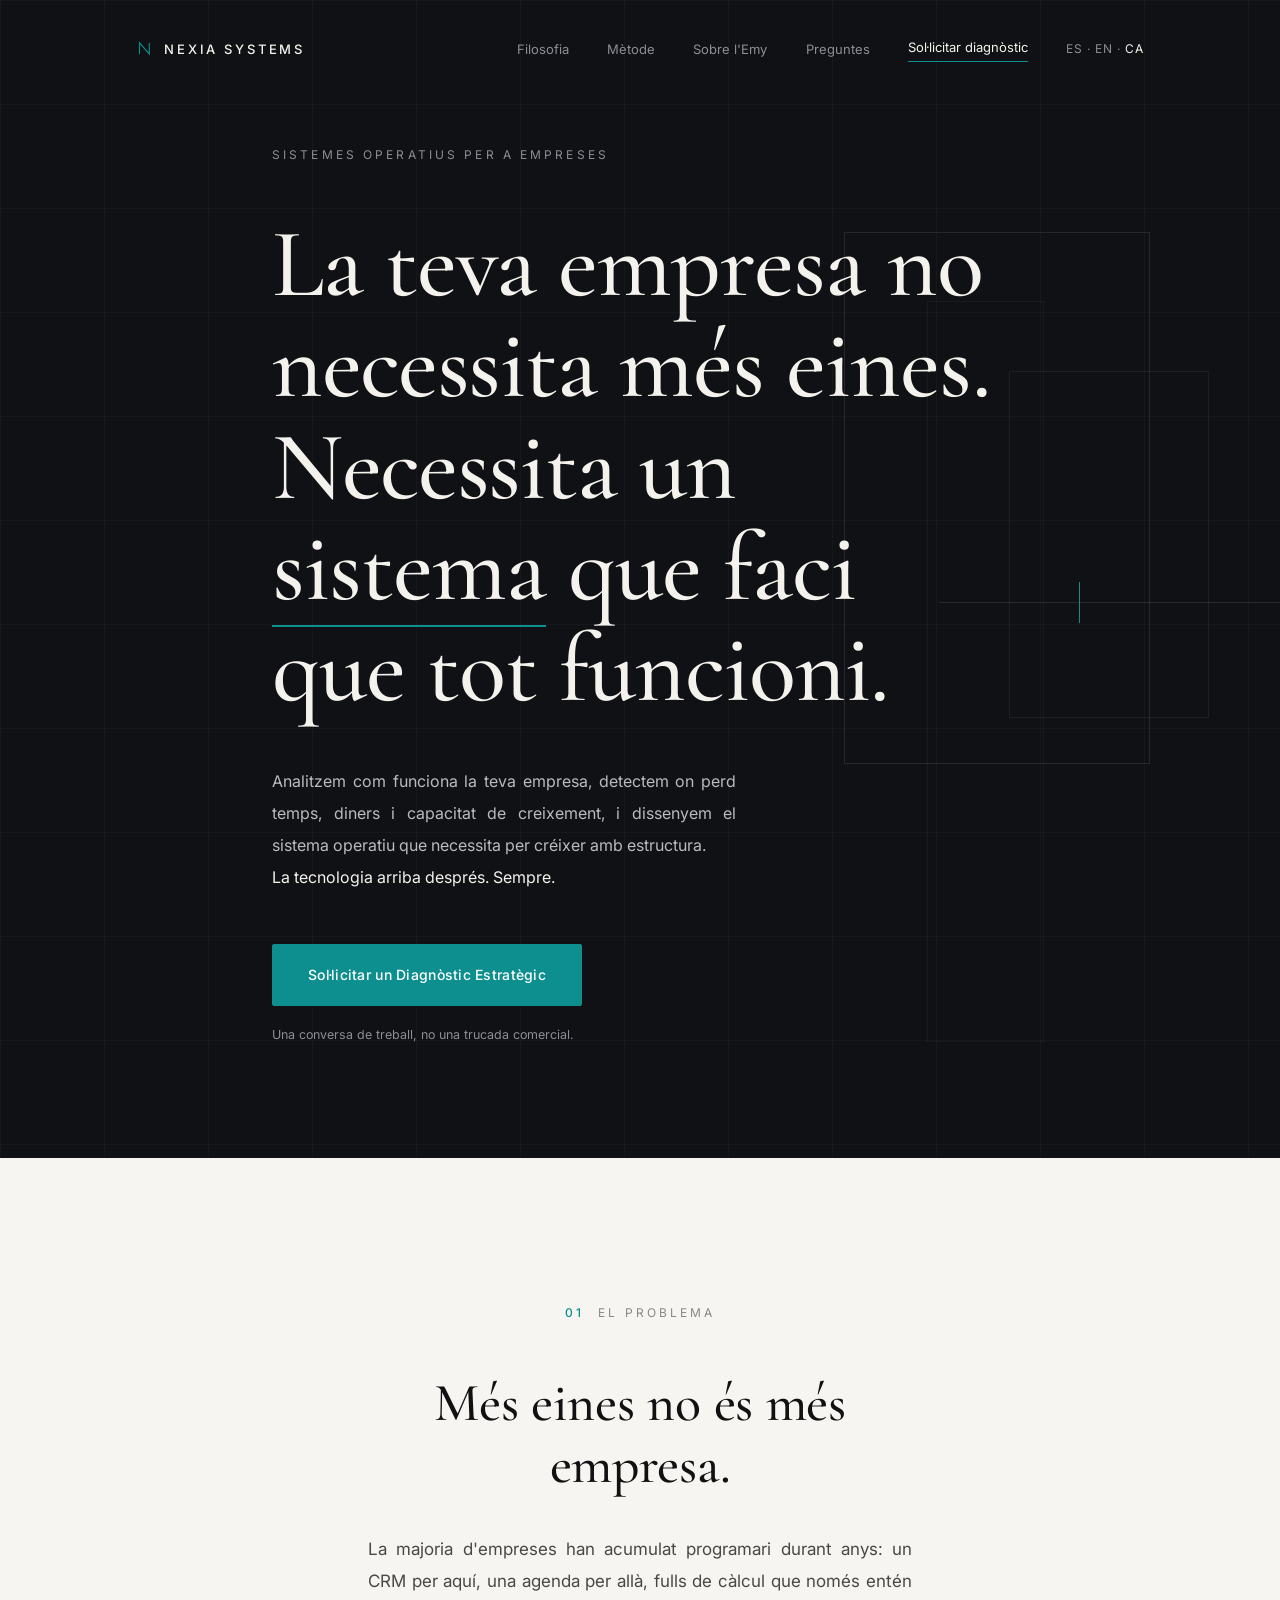
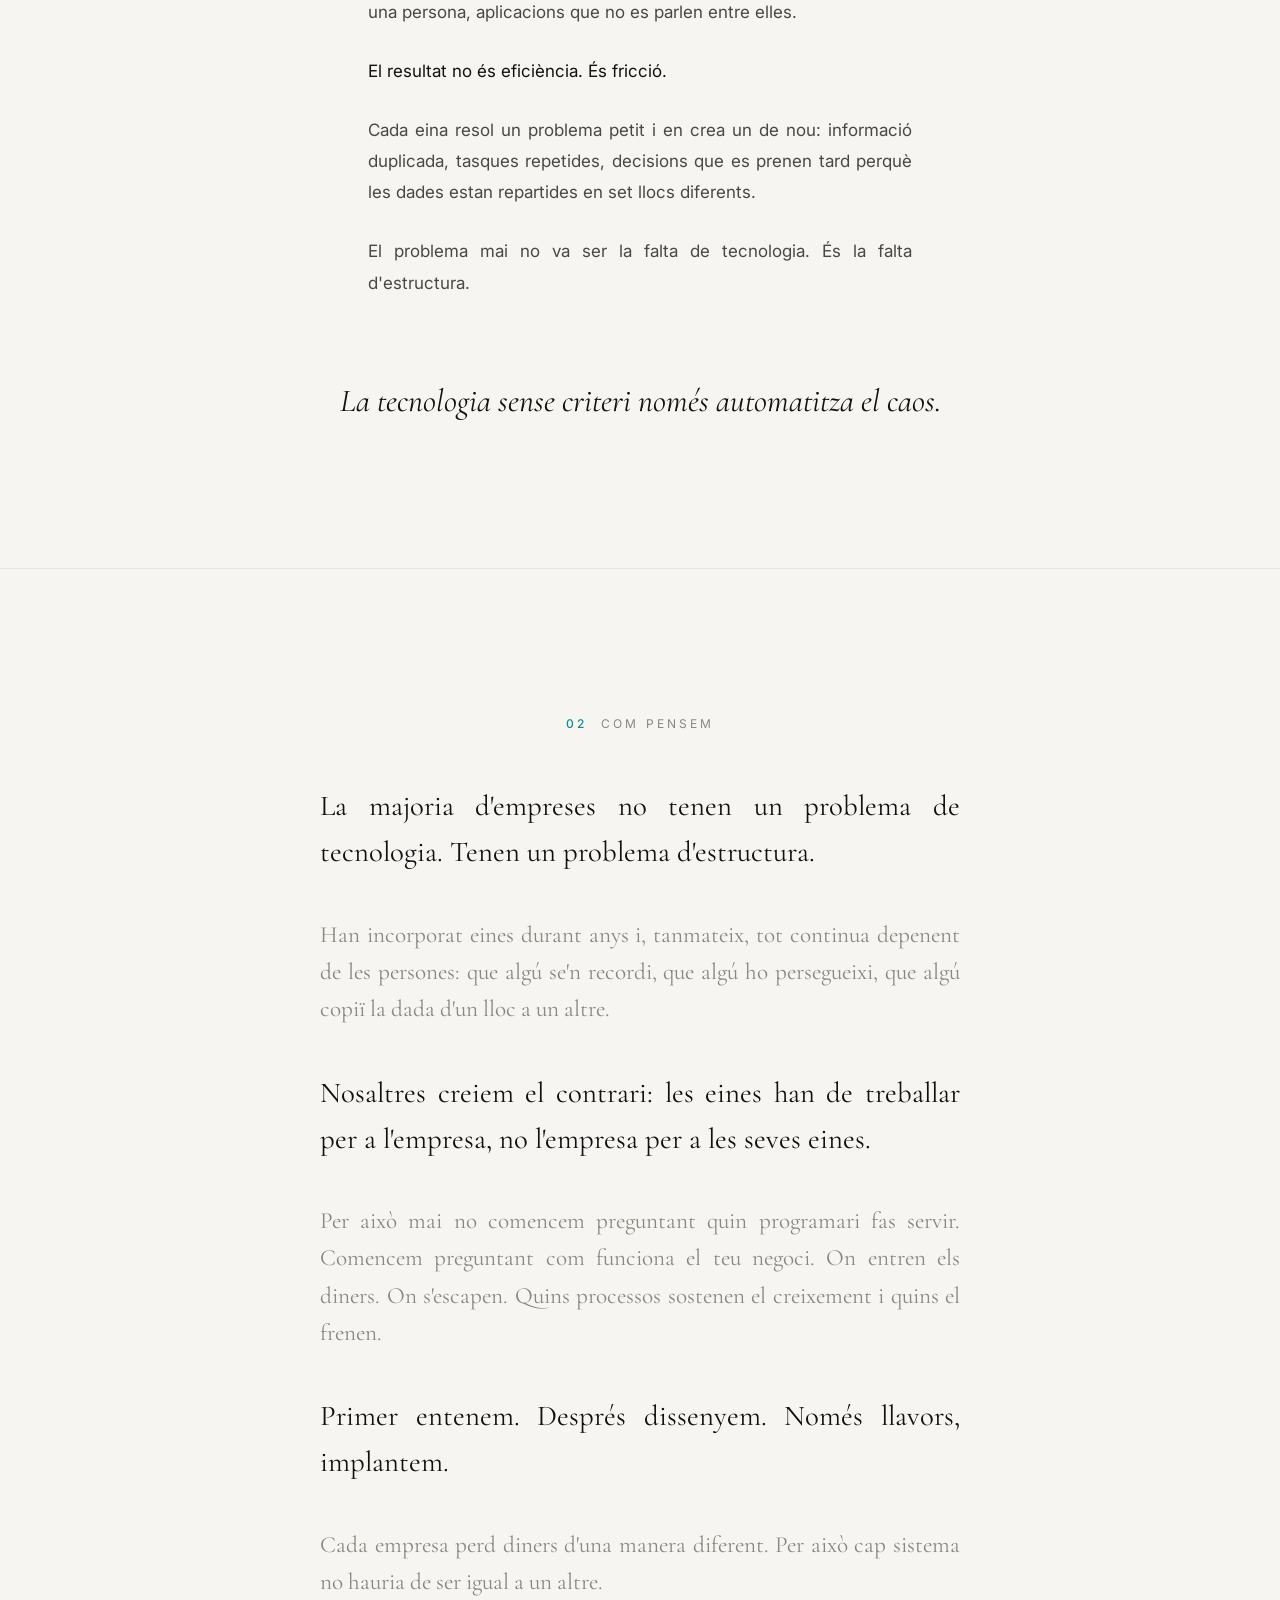
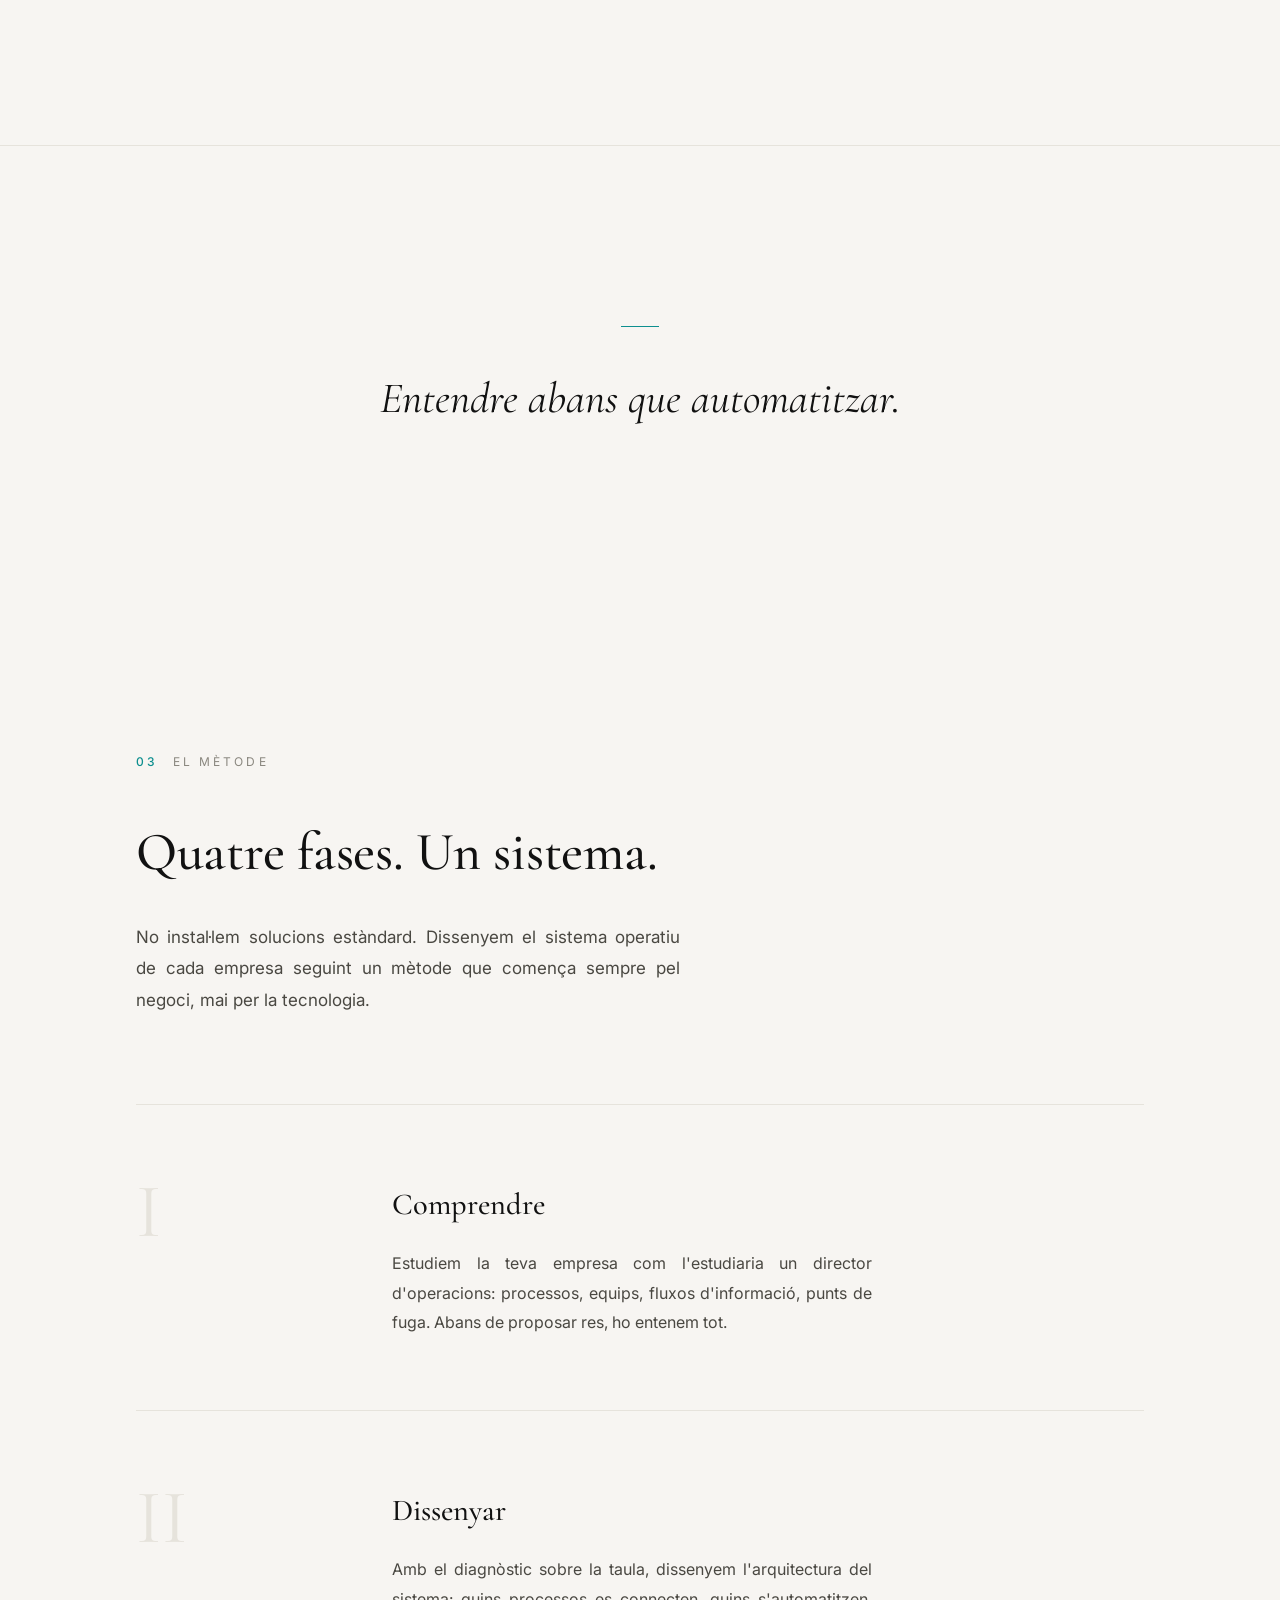
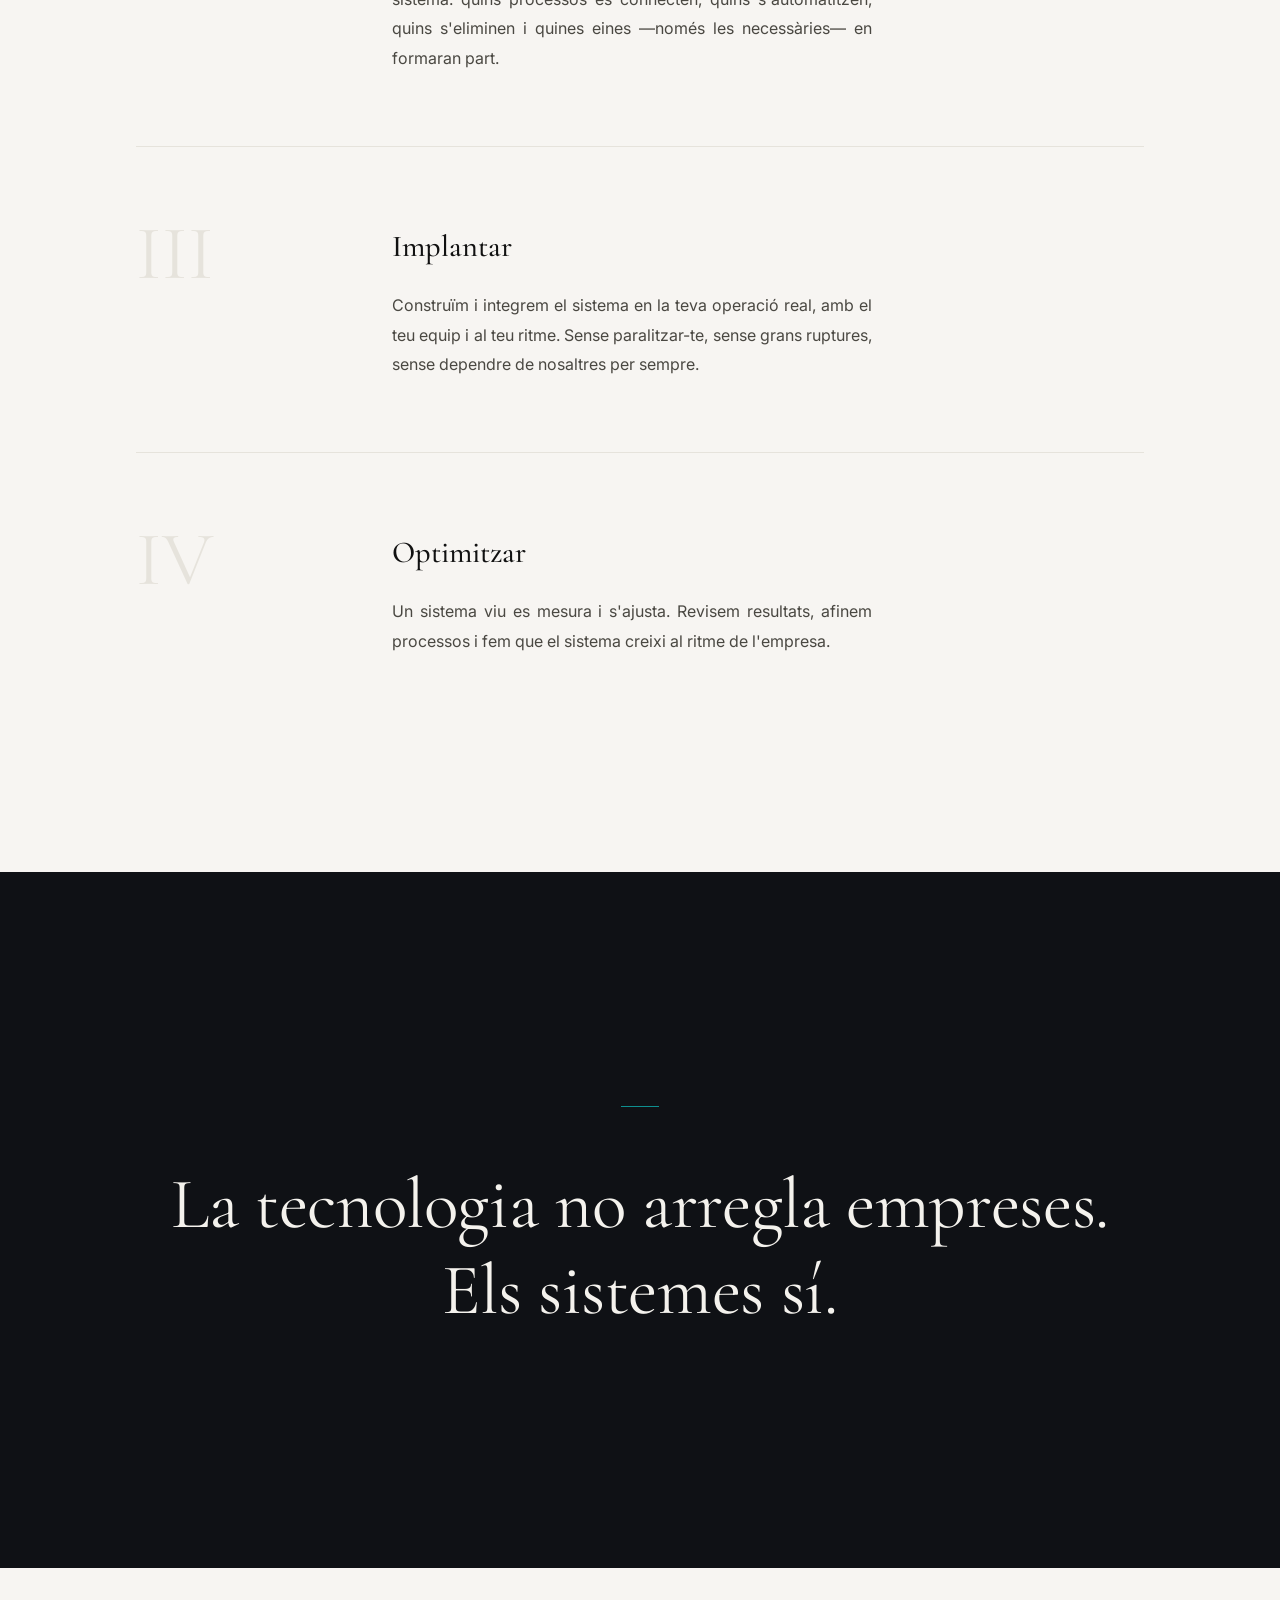
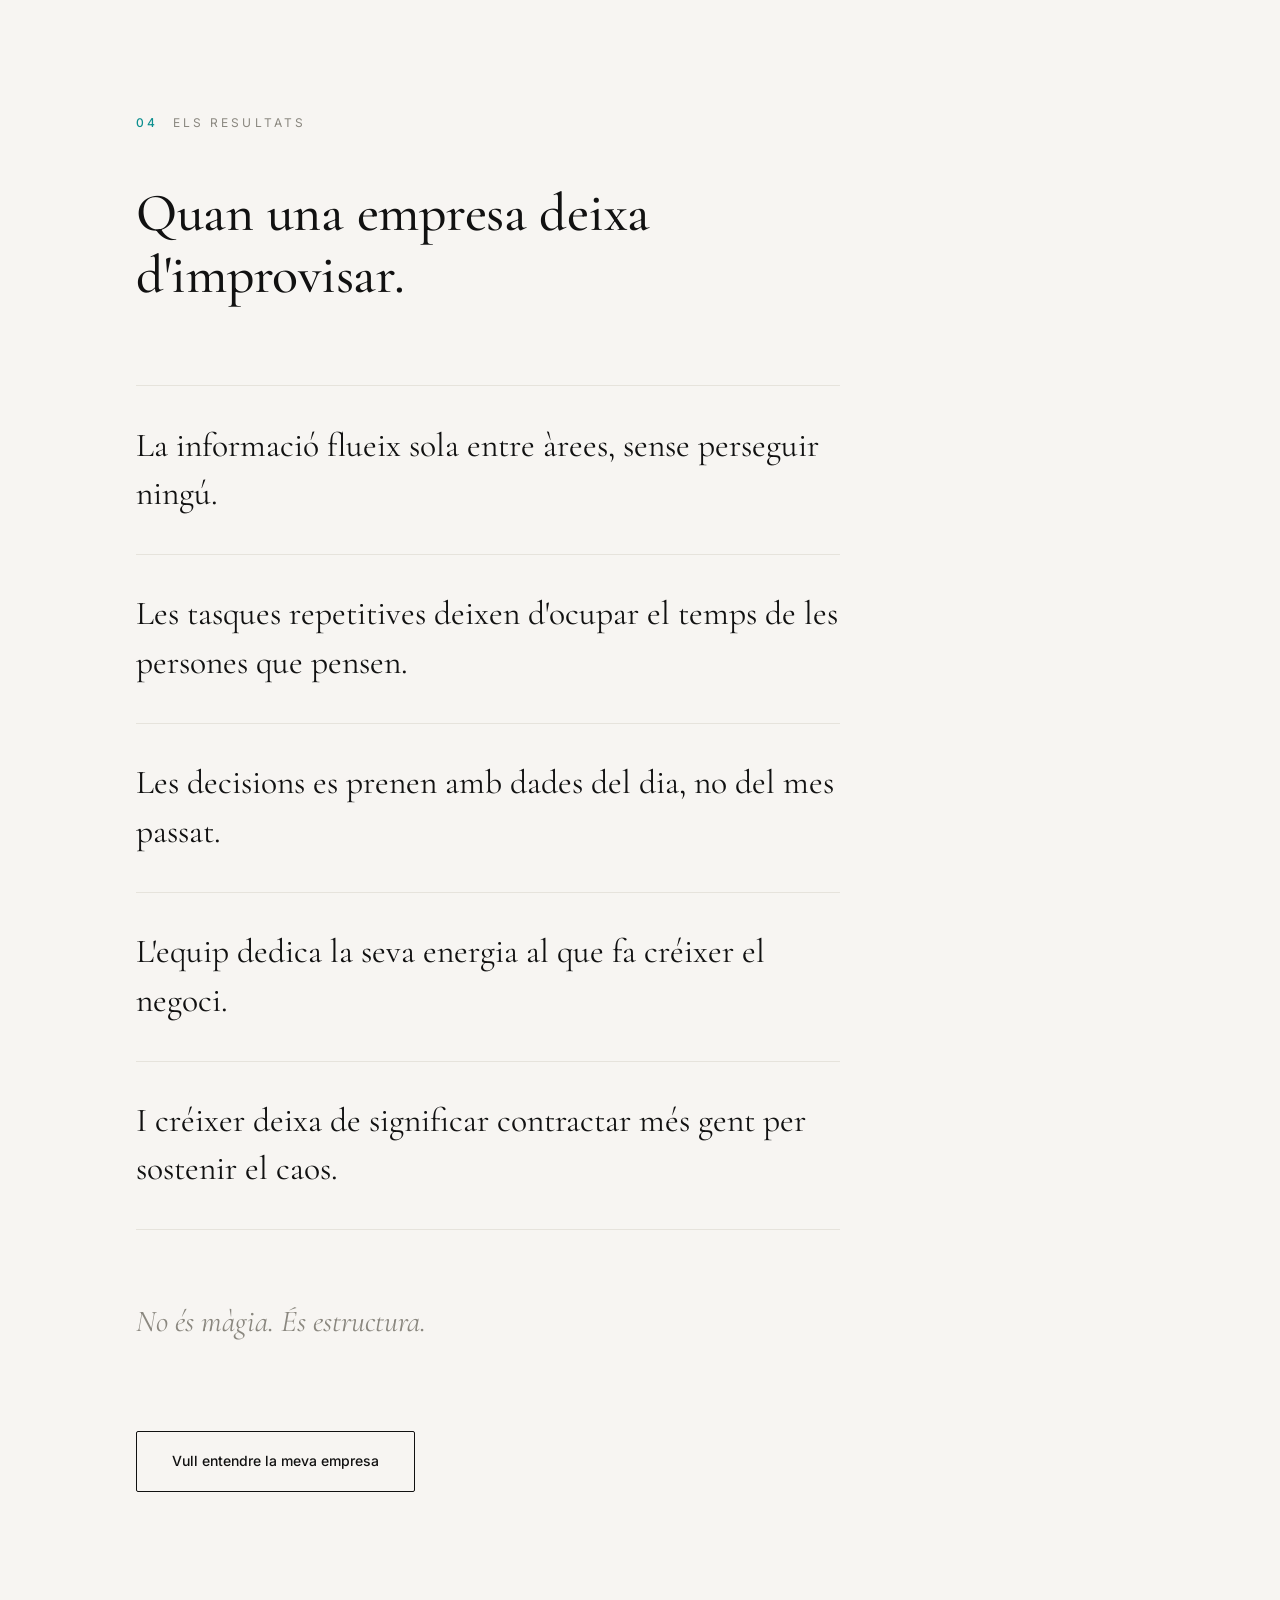
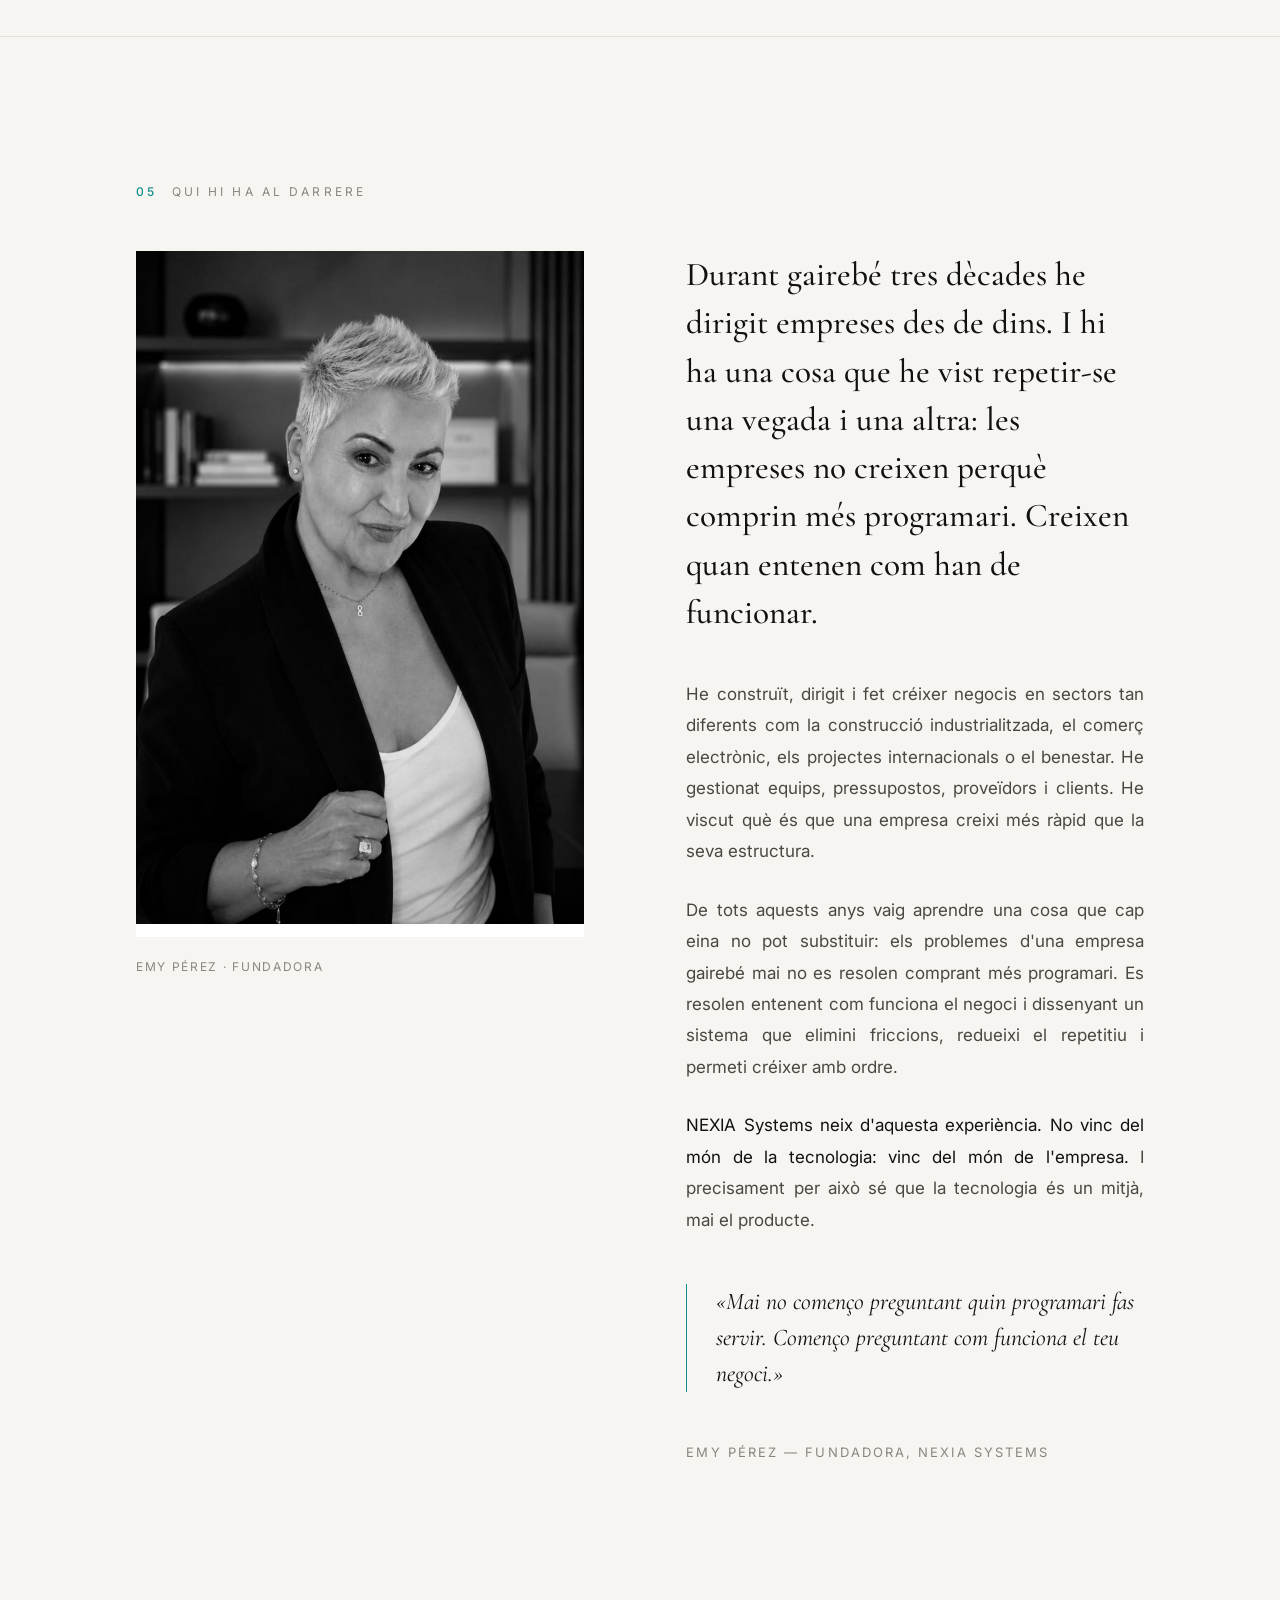
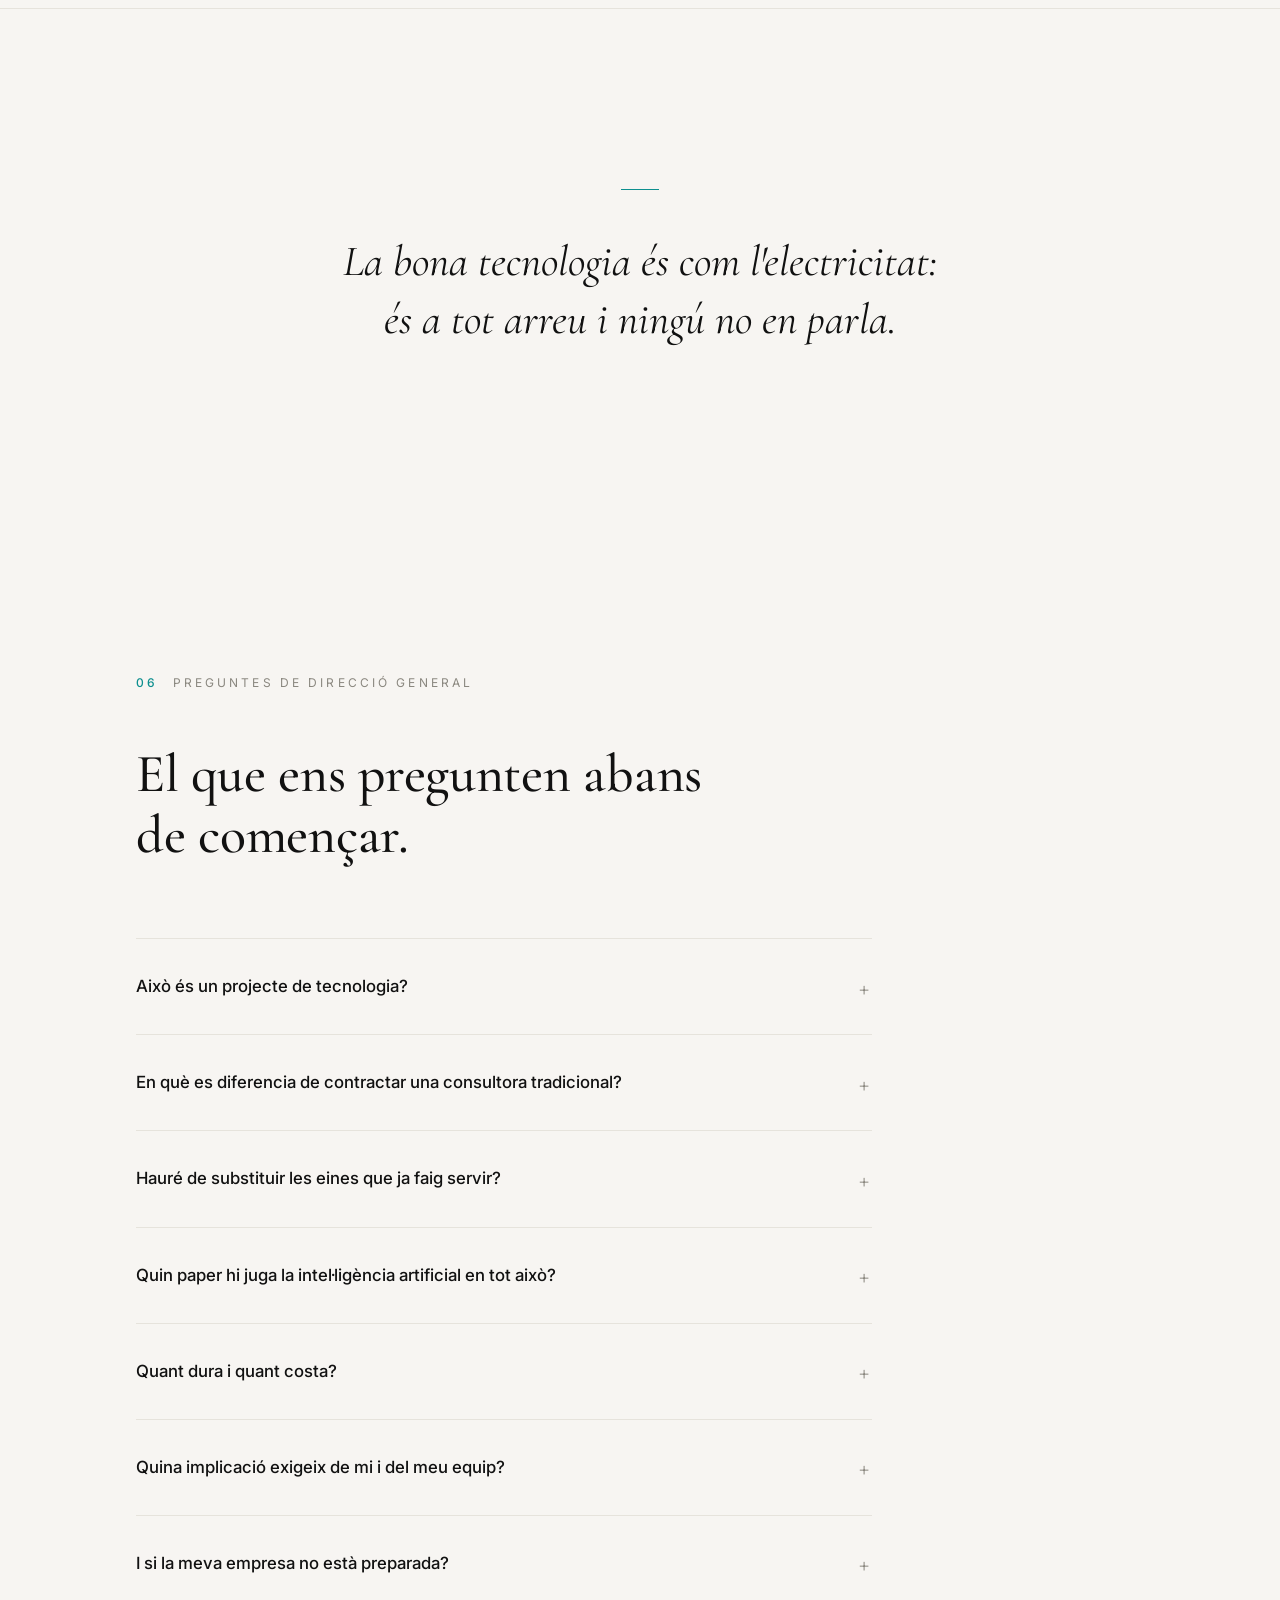
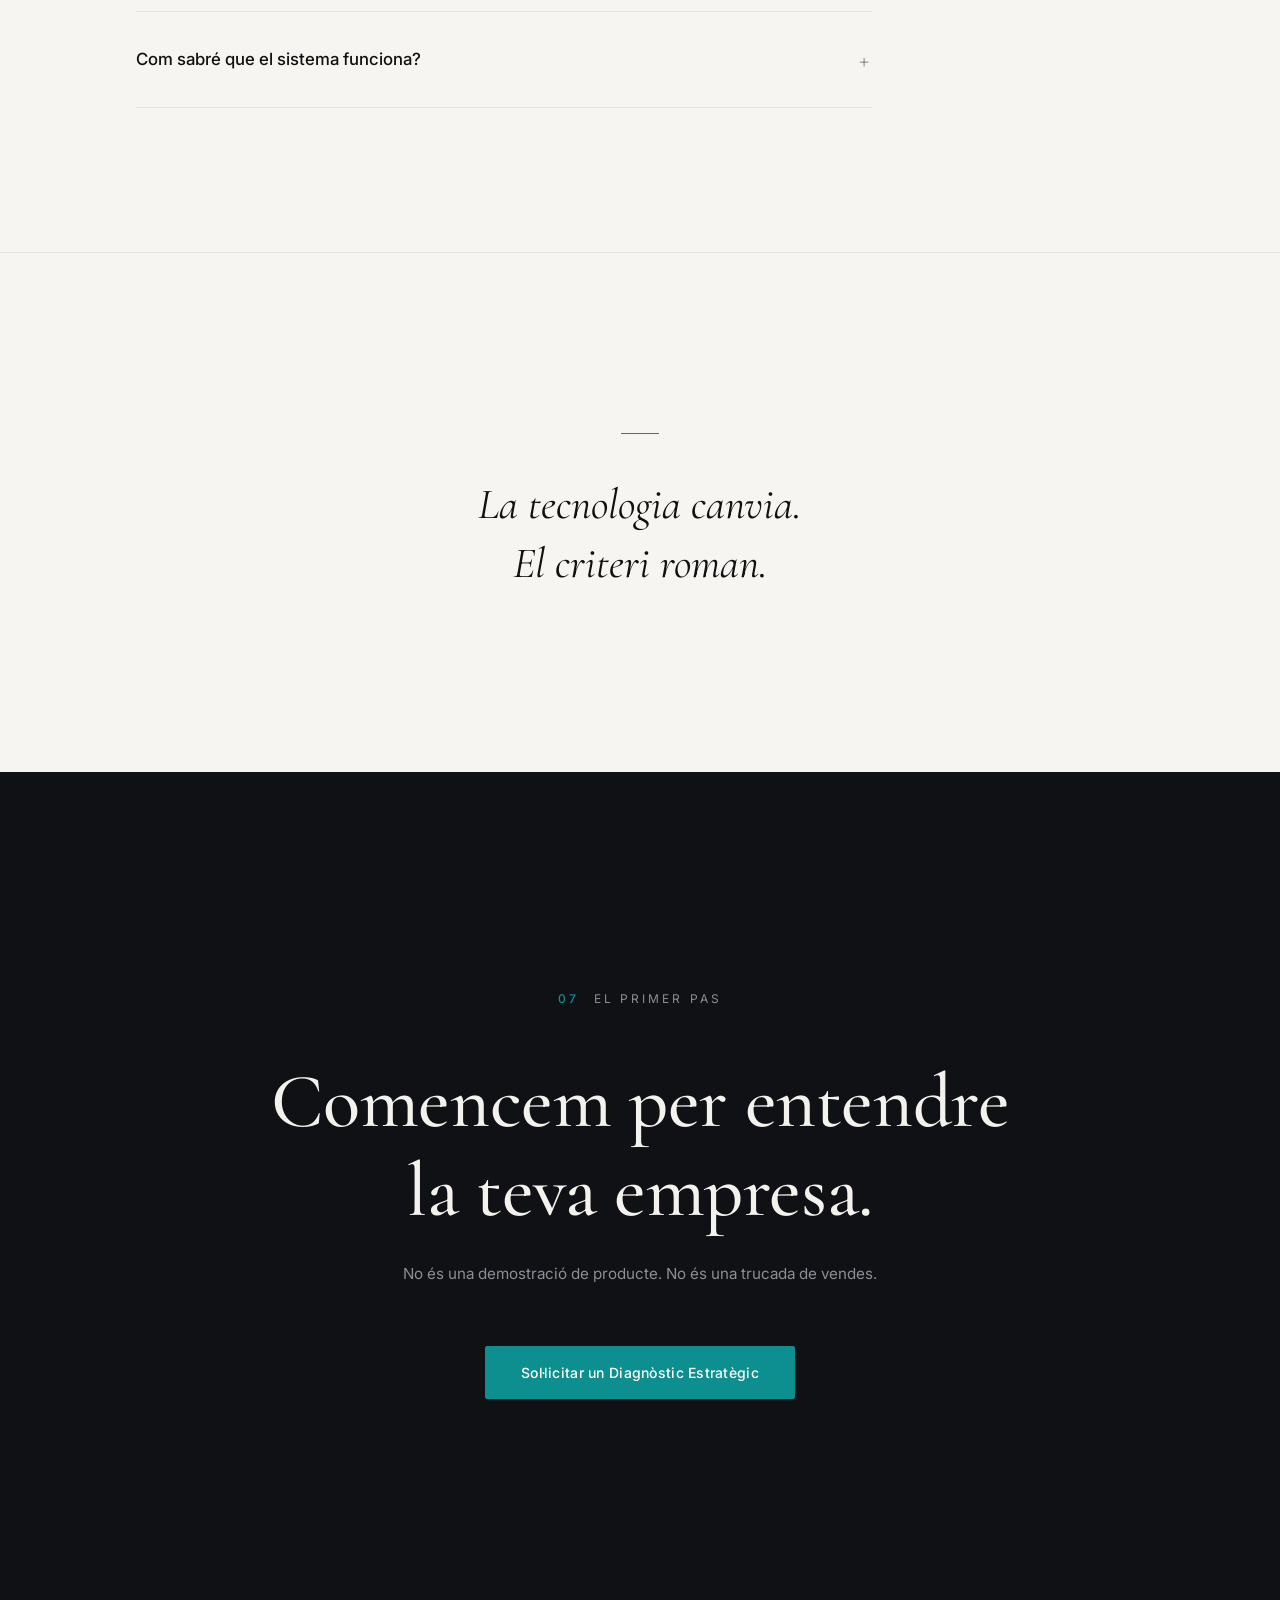
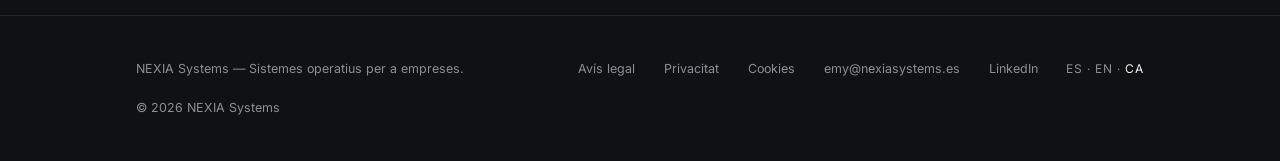
==== commit 5ddef6df: "Eliminados comentarios temporales" ====
--- a/ca/index.html
+++ b/ca/index.html
@@ -51,11 +51,8 @@
 
 <!-- ======================================================================
      GOOGLE TAG MANAGER (parte 2 de 2)
-     Pegar justo debajo de esta línea el snippet <noscript> de GTM.
-====================================================================== -->, ver marcador más abajo.
-     IMPORTANTE: no activar hasta tener implantado el banner de consentimiento
-     (ver Política de Cookies).
-====================================================================== -->
+     Pegar justo debajo de esta línea el snippet <noscript> de GTM. -->
+
 
 <!-- ======================================================================
      GOOGLE ANALYTICS 4
